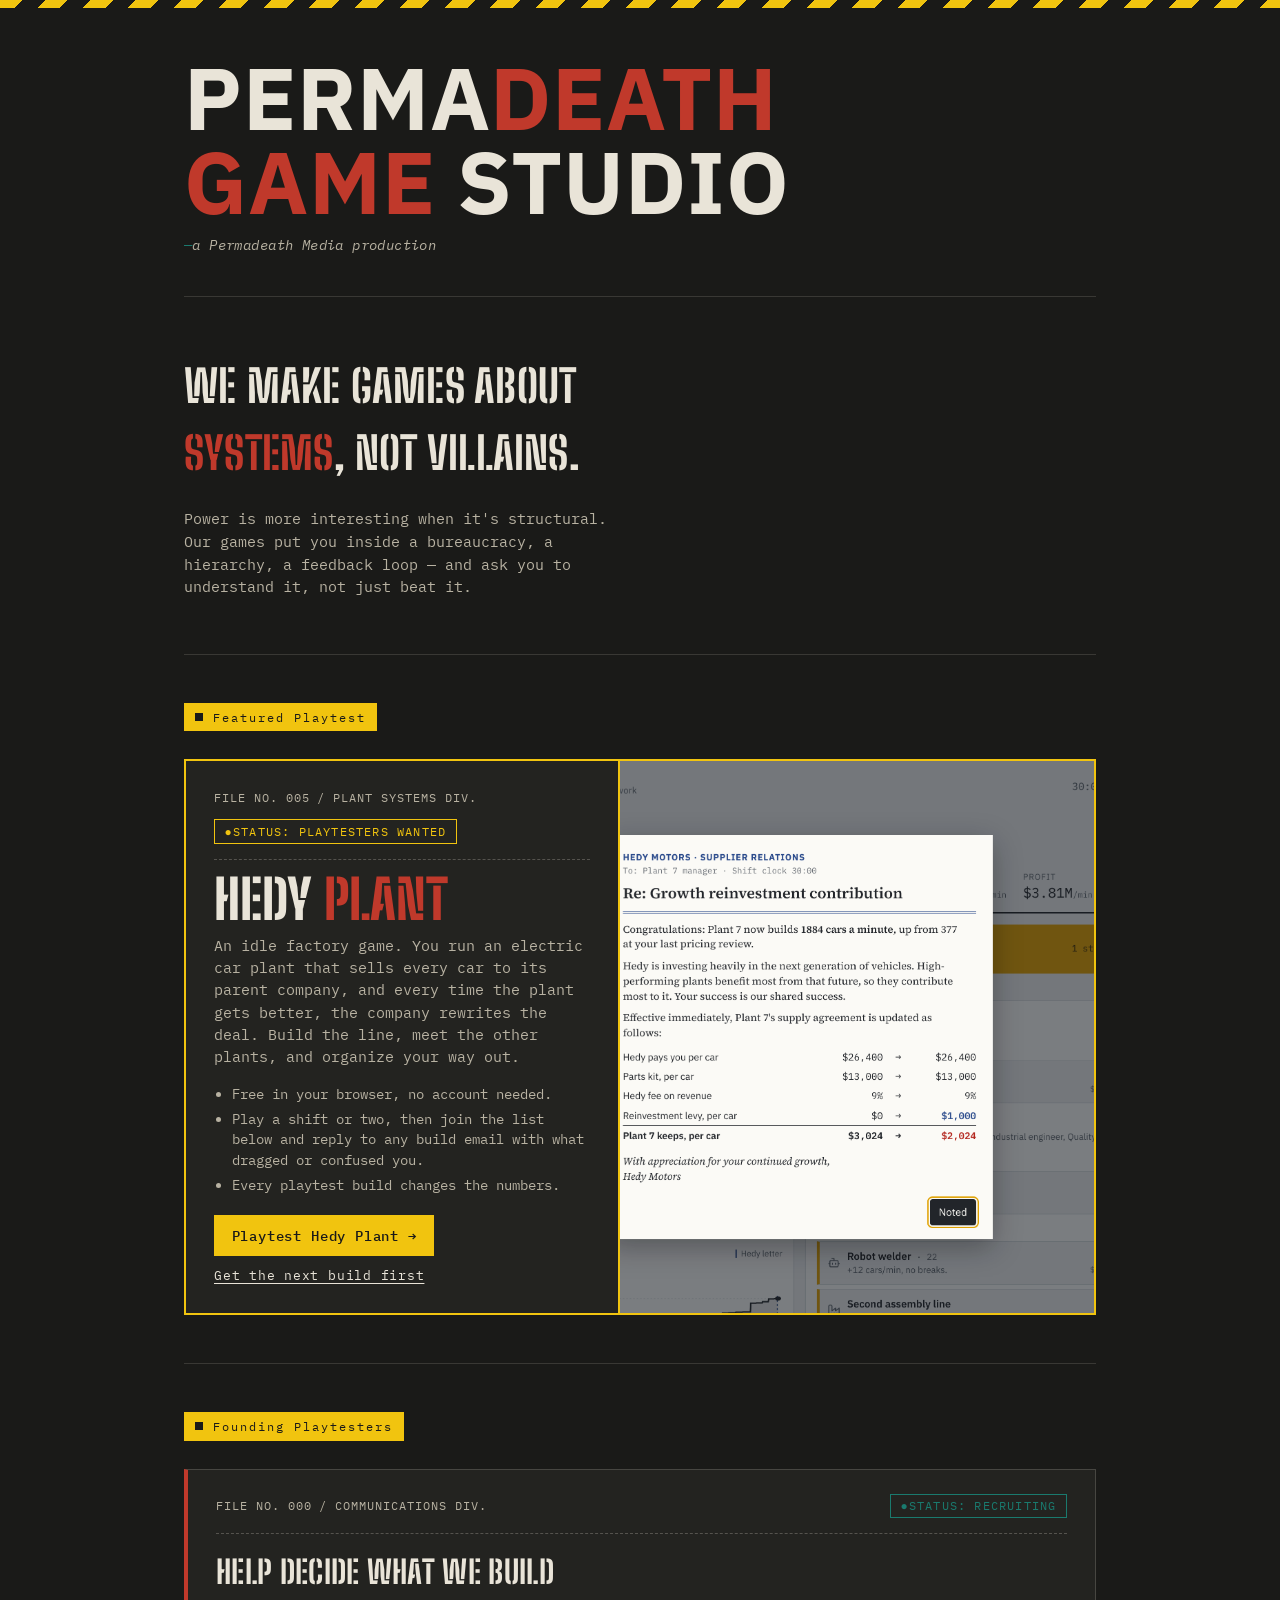
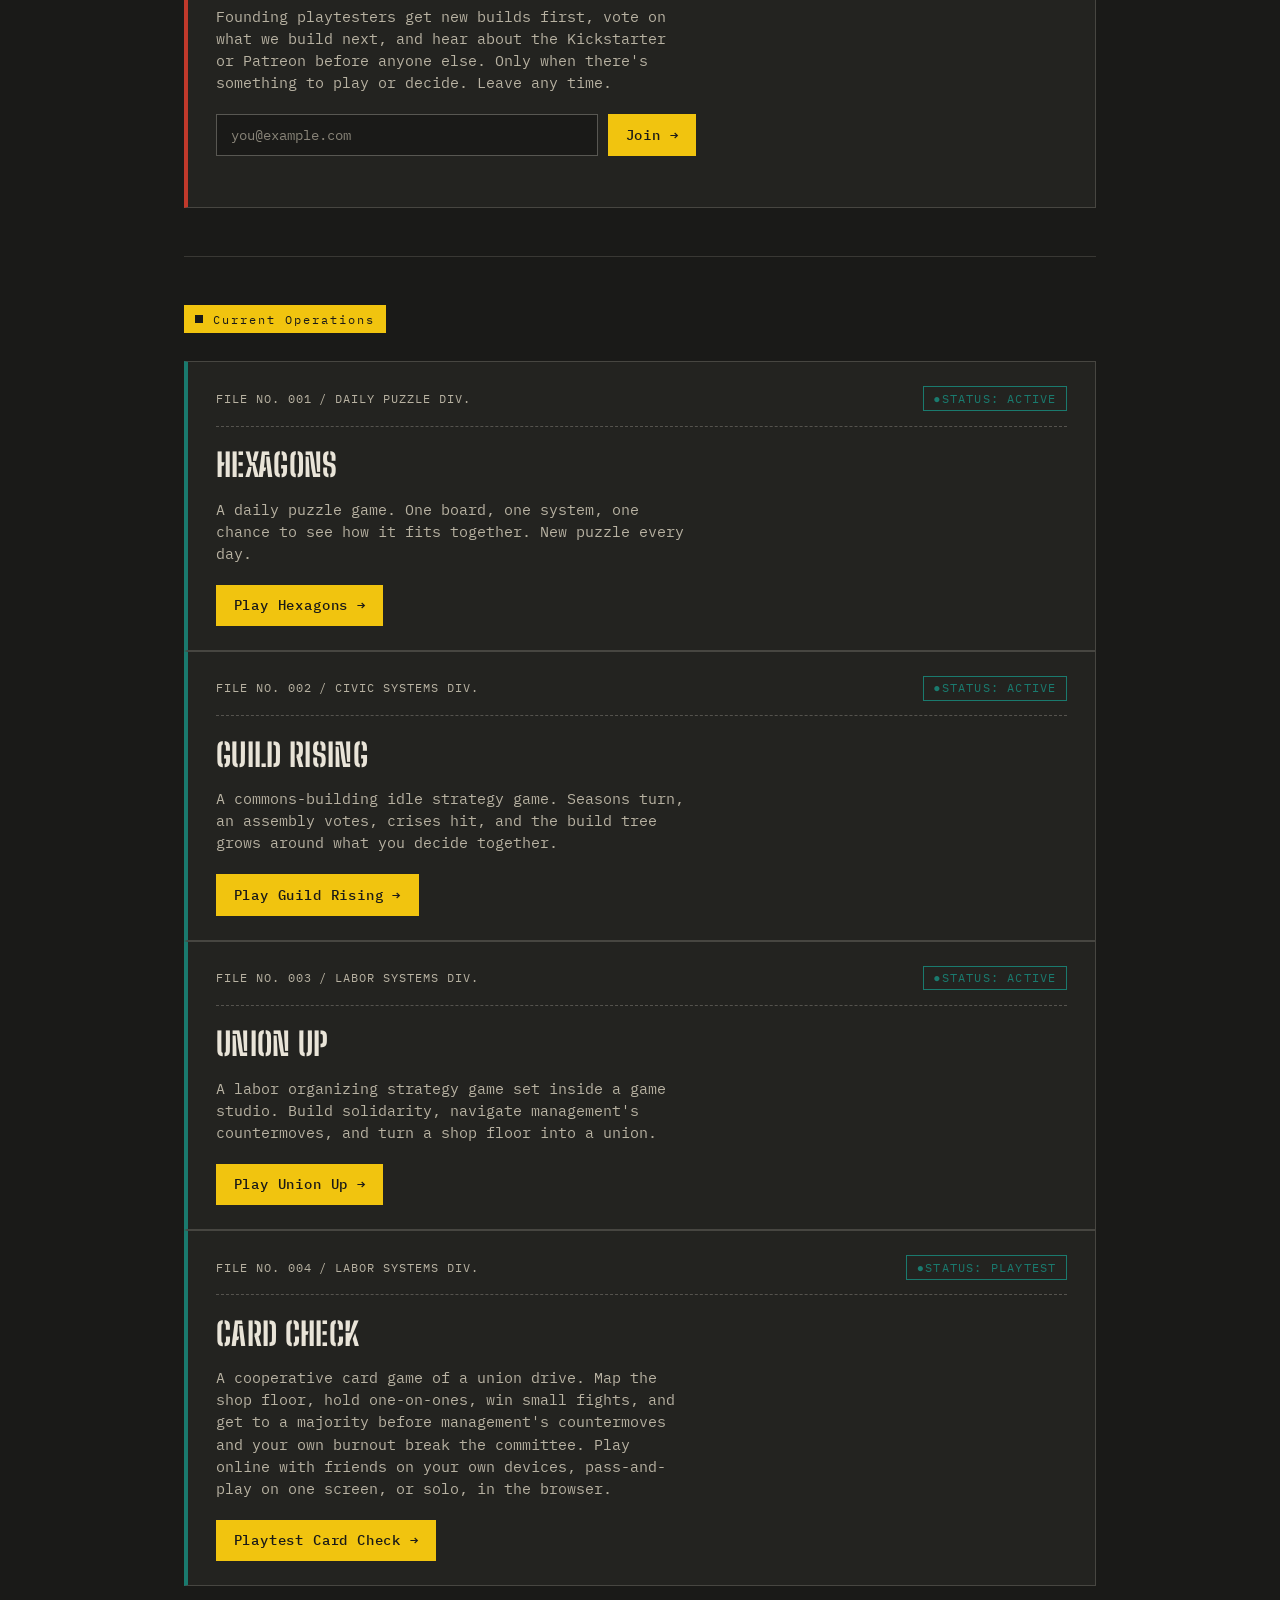
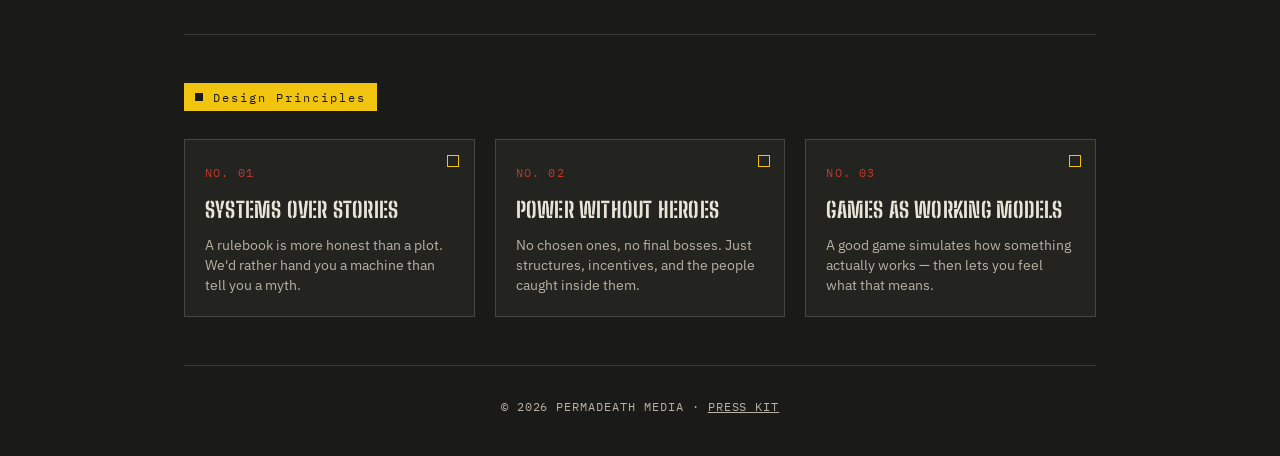
==== index.html @ 79cd95f1 "Merge pull request #12 from swyphd/hedy-featured Feature Hedy Plant as the playtest at the top of th" ====
<!DOCTYPE html>
<html lang="en">
<head>
<meta charset="UTF-8">
<meta name="viewport" content="width=device-width, initial-scale=1.0">
<title>Permadeath Media — Game Studio</title>
<link rel="preconnect" href="https://fonts.googleapis.com">
<link rel="preconnect" href="https://fonts.gstatic.com" crossorigin>
<link href="https://fonts.googleapis.com/css2?family=Big+Shoulders+Stencil:wght@600;700;800&family=IBM+Plex+Mono:wght@400;500;600&family=IBM+Plex+Sans:wght@400;500&display=swap" rel="stylesheet">
<style>
  :root {
    --soot: #1A1A18;
    --soot-2: #232320;
    --oxide: #C0392B;
    --yellow: #F1C40F;
    --teal: #1A7A6E;
    --paper: #E9E4D8;
    --paper-dim: #B8B2A2;
  }

  * {
    margin: 0;
    padding: 0;
    box-sizing: border-box;
  }

  html {
    scroll-behavior: smooth;
  }

  body {
    background: var(--soot);
    color: var(--paper);
    font-family: "IBM Plex Sans", sans-serif;
    line-height: 1.5;
  }

  .stencil {
    font-family: "Big Shoulders Stencil", sans-serif;
    text-transform: uppercase;
  }

  .mono {
    font-family: "IBM Plex Mono", monospace;
  }

  .hazard-rule {
    height: 8px;
    background: repeating-linear-gradient(
      135deg,
      var(--yellow) 0 16px,
      var(--soot) 16px 32px
    );
  }

  .wrap {
    max-width: 960px;
    margin: 0 auto;
    padding: 0 1.5rem;
  }

  /* Header */
  header {
    padding: 3rem 0 2.5rem;
    border-bottom: 1px solid rgba(233, 228, 216, 0.15);
  }

  .wordmark {
    font-size: clamp(2.75rem, 9vw, 5.5rem);
    font-weight: 800;
    letter-spacing: 0.01em;
    color: var(--paper);
    line-height: 0.95;
  }

  .wordmark .hit {
    color: var(--oxide);
  }

  .subline {
    margin-top: 0.75rem;
    font-size: 0.85rem;
    letter-spacing: 0.03em;
    color: var(--paper-dim);
    font-style: italic;
  }

  .subline::before {
    content: "\2014 ";
    font-style: normal;
    color: var(--teal);
  }

  /* Hero */
  .hero {
    padding: 3.5rem 0;
  }

  .hero h1 {
    font-size: clamp(1.8rem, 4.5vw, 2.8rem);
    font-weight: 700;
    letter-spacing: 0.005em;
    max-width: 20ch;
    color: var(--paper);
  }

  .hero h1 .accent {
    color: var(--oxide);
  }

  .hero p {
    margin-top: 1.25rem;
    max-width: 48ch;
    font-size: 0.95rem;
    color: var(--paper-dim);
  }

  /* Section label */
  .section-label {
    display: inline-flex;
    align-items: center;
    gap: 0.6rem;
    font-size: 0.78rem;
    letter-spacing: 0.16em;
    color: var(--soot);
    background: var(--yellow);
    padding: 0.3rem 0.7rem;
    margin-bottom: 1.75rem;
  }

  .section-label::before {
    content: "";
    width: 8px;
    height: 8px;
    background: var(--soot);
    display: inline-block;
  }

  section {
    padding: 3rem 0;
    border-bottom: 1px solid rgba(233, 228, 216, 0.15);
  }

  /* Operations / file card */
  .file-card {
    background: var(--soot-2);
    border: 1px solid rgba(233, 228, 216, 0.18);
    border-left: 4px solid var(--teal);
    padding: 1.5rem 1.75rem;
  }

  .file-card-top {
    display: flex;
    flex-wrap: wrap;
    justify-content: space-between;
    align-items: baseline;
    gap: 0.75rem;
    border-bottom: 1px dashed rgba(233, 228, 216, 0.25);
    padding-bottom: 0.9rem;
    margin-bottom: 0.9rem;
  }

  .file-id {
    font-size: 0.75rem;
    color: var(--paper-dim);
    letter-spacing: 0.08em;
  }

  .status {
    font-size: 0.75rem;
    letter-spacing: 0.1em;
    color: var(--teal);
    border: 1px solid var(--teal);
    padding: 0.15rem 0.6rem;
  }

  .status::before {
    content: "\25CF ";
  }

  .file-title {
    font-family: "Big Shoulders Stencil", sans-serif;
    text-transform: uppercase;
    font-size: 2rem;
    font-weight: 700;
    color: var(--paper);
    letter-spacing: 0.01em;
  }

  .file-desc {
    margin-top: 0.6rem;
    color: var(--paper-dim);
    font-size: 0.92rem;
    max-width: 52ch;
  }

  .file-link {
    display: inline-block;
    margin-top: 1.25rem;
    font-size: 0.85rem;
    letter-spacing: 0.06em;
    color: var(--soot);
    background: var(--yellow);
    padding: 0.65rem 1.1rem;
    text-decoration: none;
    font-weight: 500;
    transition: background 0.15s ease;
  }

  .file-link:hover {
    background: var(--paper);
  }

  .file-link::after {
    content: " \2192";
  }

  /* Design principles */
  .principles {
    display: grid;
    grid-template-columns: repeat(auto-fit, minmax(230px, 1fr));
    gap: 1.25rem;
  }

  .principle {
    position: relative;
    border: 1px solid rgba(233, 228, 216, 0.18);
    padding: 1.5rem 1.25rem 1.25rem;
    background: var(--soot-2);
  }

  .principle-num {
    font-family: "IBM Plex Mono", monospace;
    font-size: 0.75rem;
    color: var(--oxide);
    letter-spacing: 0.1em;
    display: block;
    margin-bottom: 0.75rem;
  }

  .principle h2 {
    font-family: "Big Shoulders Stencil", sans-serif;
    text-transform: uppercase;
    font-size: 1.35rem;
    font-weight: 700;
    color: var(--paper);
    margin-bottom: 0.5rem;
    letter-spacing: 0.01em;
  }

  .principle p {
    font-size: 0.85rem;
    color: var(--paper-dim);
  }

  .principle::before {
    content: "";
    position: absolute;
    top: 0.9rem;
    right: 0.9rem;
    width: 10px;
    height: 10px;
    border: 1px solid var(--yellow);
  }

  /* Mailing list */
  .signup-card {
    border-left-color: var(--oxide);
  }

  .signup-form {
    display: flex;
    flex-wrap: wrap;
    gap: 0.6rem;
    margin-top: 1.25rem;
    max-width: 480px;
  }

  .signup-form input[type="email"] {
    flex: 1 1 220px;
    min-width: 0;
    font-family: "IBM Plex Mono", monospace;
    font-size: 0.9rem;
    color: var(--paper);
    background: var(--soot);
    border: 1px solid rgba(233, 228, 216, 0.3);
    padding: 0.65rem 0.9rem;
    border-radius: 0;
  }

  .signup-form input[type="email"]::placeholder {
    color: var(--paper-dim);
    opacity: 0.7;
  }

  .signup-form input[type="email"]:focus {
    outline: 2px solid var(--yellow);
    outline-offset: 1px;
    border-color: var(--yellow);
  }

  .signup-btn {
    font-family: "IBM Plex Mono", monospace;
    font-size: 0.85rem;
    letter-spacing: 0.06em;
    font-weight: 500;
    color: var(--soot);
    background: var(--yellow);
    border: 0;
    padding: 0.65rem 1.1rem;
    cursor: pointer;
    transition: background 0.15s ease;
  }

  .signup-btn:hover,
  .signup-btn:focus-visible {
    background: var(--paper);
  }

  .signup-btn:disabled {
    opacity: 0.6;
    cursor: wait;
  }

  .signup-btn::after {
    content: " \2192";
  }

  .signup-hp {
    position: absolute;
    left: -9999px;
    width: 1px;
    height: 1px;
    opacity: 0;
  }

  .signup-msg {
    margin-top: 0.75rem;
    font-size: 0.8rem;
    letter-spacing: 0.04em;
    color: var(--paper-dim);
    min-height: 1.2em;
  }

  .signup-msg.ok {
    color: var(--yellow);
  }

  .signup-msg.err {
    color: var(--oxide);
  }

  .sr-only {
    position: absolute;
    width: 1px;
    height: 1px;
    overflow: hidden;
    clip: rect(0 0 0 0);
    white-space: nowrap;
  }

  /* Footer */
  footer {
    padding: 2rem 0 2.5rem;
    text-align: center;
  }

  footer p {
    font-size: 0.75rem;
    letter-spacing: 0.08em;
    color: var(--paper-dim);
  }

  /* Featured playtest */
  .featured-card {
    border: 2px solid var(--yellow);
    background: var(--soot-2);
    display: grid;
    grid-template-columns: minmax(0, 1fr) minmax(0, 1.1fr);
  }

  .featured-body { padding: 1.75rem; }

  .featured-card .status {
    color: var(--yellow);
    border-color: var(--yellow);
  }

  .featured-title {
    font-family: "Big Shoulders Stencil", sans-serif;
    text-transform: uppercase;
    font-size: clamp(2.4rem, 6vw, 3.4rem);
    font-weight: 800;
    line-height: 0.95;
    color: var(--paper);
  }

  .featured-title .hit { color: var(--oxide); }

  .featured-asks {
    margin: 1rem 0 0 1.1rem;
    font-size: 0.85rem;
    color: var(--paper-dim);
  }

  .featured-asks li { margin-bottom: 0.3rem; }

  .featured-actions { display: flex; flex-wrap: wrap; gap: 0.6rem; align-items: center; margin-top: 1.25rem; }

  .featured-actions .file-link { margin-top: 0; }

  .featured-actions .ghost-link {
    font-size: 0.8rem;
    letter-spacing: 0.06em;
    color: var(--paper);
    text-decoration: underline;
    text-underline-offset: 3px;
  }

  .featured-shot {
    display: block;
    background: #E8EBEE;
    overflow: hidden;
    border-left: 2px solid var(--yellow);
  }

  .featured-shot img {
    display: block;
    width: 100%;
    height: 100%;
    object-fit: cover;
    object-position: 64% 30%;
  }

  @media (max-width: 720px) {
    .featured-card { grid-template-columns: 1fr; }
    .featured-shot { border-left: 0; border-top: 2px solid var(--yellow); aspect-ratio: 16 / 10; }
  }

  @media (max-width: 480px) {
    .file-card-top {
      flex-direction: column;
      align-items: flex-start;
    }
  }
</style>
</head>
<body>

  <div class="hazard-rule"></div>

  <div class="wrap">
    <header>
      <div class="wordmark">PERMA<span class="hit">DEATH</span><br><span class="hit">GAME</span> STUDIO</div>
      <p class="subline mono">a Permadeath Media production</p>
    </header>

    <section class="hero">
      <h1 class="stencil">We make games about <span class="accent">systems</span>, not villains.</h1>
      <p class="mono">
        Power is more interesting when it's structural. Our games put you inside
        a bureaucracy, a hierarchy, a feedback loop — and ask you to understand
        it, not just beat it.
      </p>
    </section>

    <section id="featured">
      <span class="section-label mono">Featured Playtest</span>

      <div class="featured-card">
        <div class="featured-body">
          <div class="file-card-top">
            <span class="file-id mono">FILE NO. 005 / PLANT SYSTEMS DIV.</span>
            <span class="status mono">STATUS: PLAYTESTERS WANTED</span>
          </div>
          <div class="featured-title">Hedy <span class="hit">Plant</span></div>
          <p class="file-desc mono">
            An idle factory game. You run an electric car plant that sells
            every car to its parent company, and every time the plant gets
            better, the company rewrites the deal. Build the line, meet the
            other plants, and organize your way out.
          </p>
          <ul class="featured-asks mono">
            <li>Free in your browser, no account needed.</li>
            <li>Play a shift or two, then join the list below and reply to any build email with what dragged or confused you.</li>
            <li>Every playtest build changes the numbers.</li>
          </ul>
          <div class="featured-actions">
            <a class="file-link mono" href="/hedy-plant/?ref=home-featured">Playtest Hedy Plant</a>
            <a class="ghost-link mono" href="#dispatches">Get the next build first</a>
          </div>
        </div>
        <a class="featured-shot" href="/hedy-plant/?ref=home-featured" tabindex="-1" aria-hidden="true">
          <img src="/press/hedy-plant/01-hedy-letter.png" alt="" loading="lazy" width="2560" height="1600">
        </a>
      </div>
    </section>

    <section id="dispatches">
      <span class="section-label mono">Founding Playtesters</span>

      <div class="file-card signup-card">
        <div class="file-card-top">
          <span class="file-id mono">FILE NO. 000 / COMMUNICATIONS DIV.</span>
          <span class="status mono">STATUS: RECRUITING</span>
        </div>
        <div class="file-title">Help decide what we build</div>
        <p class="file-desc mono">
          Founding playtesters get new builds first, vote on what we build
          next, and hear about the Kickstarter or Patreon before anyone else.
          Only when there's something to play or decide. Leave any time.
        </p>
        <form class="signup-form" id="signup-form" novalidate>
          <label class="sr-only" for="signup-email">Email address</label>
          <input id="signup-email" name="email" type="email" inputmode="email"
                 autocomplete="email" placeholder="you@example.com" required>
          <input class="signup-hp" name="website" type="text" tabindex="-1"
                 autocomplete="off" aria-hidden="true">
          <button class="signup-btn" type="submit">Join</button>
        </form>
        <p class="signup-msg mono" id="signup-msg" role="status" aria-live="polite"></p>
      </div>
    </section>

    <section id="operations">
      <span class="section-label mono">Current Operations</span>

      <div class="file-card">
        <div class="file-card-top">
          <span class="file-id mono">FILE NO. 001 / DAILY PUZZLE DIV.</span>
          <span class="status mono">STATUS: ACTIVE</span>
        </div>
        <div class="file-title">Hexagons</div>
        <p class="file-desc mono">
          A daily puzzle game. One board, one system, one chance to see how
          it fits together. New puzzle every day.
        </p>
        <a class="file-link mono" href="/hexagons/">Play Hexagons</a>
      </div>

      <div class="file-card">
        <div class="file-card-top">
          <span class="file-id mono">FILE NO. 002 / CIVIC SYSTEMS DIV.</span>
          <span class="status mono">STATUS: ACTIVE</span>
        </div>
        <div class="file-title">Guild Rising</div>
        <p class="file-desc mono">
          A commons-building idle strategy game. Seasons turn, an assembly
          votes, crises hit, and the build tree grows around what you decide
          together.
        </p>
        <a class="file-link mono" href="/guild-rising/">Play Guild Rising</a>
      </div>

      <div class="file-card">
        <div class="file-card-top">
          <span class="file-id mono">FILE NO. 003 / LABOR SYSTEMS DIV.</span>
          <span class="status mono">STATUS: ACTIVE</span>
        </div>
        <div class="file-title">Union Up</div>
        <p class="file-desc mono">
          A labor organizing strategy game set inside a game studio. Build
          solidarity, navigate management's countermoves, and turn a shop
          floor into a union.
        </p>
        <a class="file-link mono" href="/union-up/">Play Union Up</a>
      </div>

      <div class="file-card">
        <div class="file-card-top">
          <span class="file-id mono">FILE NO. 004 / LABOR SYSTEMS DIV.</span>
          <span class="status mono">STATUS: PLAYTEST</span>
        </div>
        <div class="file-title">Card Check</div>
        <p class="file-desc mono">
          A cooperative card game of a union drive. Map the shop floor, hold
          one-on-ones, win small fights, and get to a majority before
          management's countermoves and your own burnout break the committee.
          Play online with friends on your own devices, pass-and-play on one screen, or solo, in the browser.
        </p>
        <a class="file-link mono" href="/card-check/">Playtest Card Check</a>
      </div>
    </section>

    <section id="principles">
      <span class="section-label mono">Design Principles</span>

      <div class="principles">
        <div class="principle">
          <span class="principle-num">NO. 01</span>
          <h2>Systems over stories</h2>
          <p>A rulebook is more honest than a plot. We'd rather hand you a
          machine than tell you a myth.</p>
        </div>
        <div class="principle">
          <span class="principle-num">NO. 02</span>
          <h2>Power without heroes</h2>
          <p>No chosen ones, no final bosses. Just structures, incentives,
          and the people caught inside them.</p>
        </div>
        <div class="principle">
          <span class="principle-num">NO. 03</span>
          <h2>Games as working models</h2>
          <p>A good game simulates how something actually works — then lets
          you feel what that means.</p>
        </div>
      </div>
    </section>

    <footer>
      <p class="mono">© 2026 PERMADEATH MEDIA · <a href="/press/" style="color:inherit">PRESS KIT</a></p>
    </footer>
  </div>

  <script>
    // Mailing list: /api/subscribe adds the address to Buttondown (which
    // sends the welcome email) and keeps a backup row in Supabase. See README.md.
    (function () {
      const SIGNUP_URL = '/api/subscribe';
      const SOURCE = 'site';
      const EMAIL_RE = /^[^@\s]+@[^@\s]+\.[^@\s]+$/;

      async function subscribe(email) {
        const res = await fetch(SIGNUP_URL, {
          method: 'POST',
          headers: { 'Content-Type': 'application/json' },
          body: JSON.stringify({ email, source: SOURCE, tag: 'founding' }),
        });
        if (res.ok) return;
        throw new Error('HTTP ' + res.status);
      }

      const form = document.getElementById('signup-form');
      const input = document.getElementById('signup-email');
      const button = form.querySelector('button');
      const msg = document.getElementById('signup-msg');

      function say(text, cls) {
        msg.textContent = text;
        msg.className = 'signup-msg mono' + (cls ? ' ' + cls : '');
      }

      form.addEventListener('submit', async function (e) {
        e.preventDefault();
        const email = input.value.trim().toLowerCase();
        if (!EMAIL_RE.test(email)) {
          say('That doesn\'t look like an email address.', 'err');
          input.focus();
          return;
        }
        if (form.elements.website.value) { // honeypot: bots fill this, people can't
          say('You\'re on the list.', 'ok');
          return;
        }
        button.disabled = true;
        say('Filing\u2026');
        try {
          await subscribe(email);
          say('You\'re a founding playtester. Next build goes to ' + email + '.', 'ok');
          form.reset();
        } catch (err) {
          say('Something went wrong. Try again in a minute.', 'err');
        } finally {
          button.disabled = false;
        }
      });
    })();
  </script>

</body>
</html>
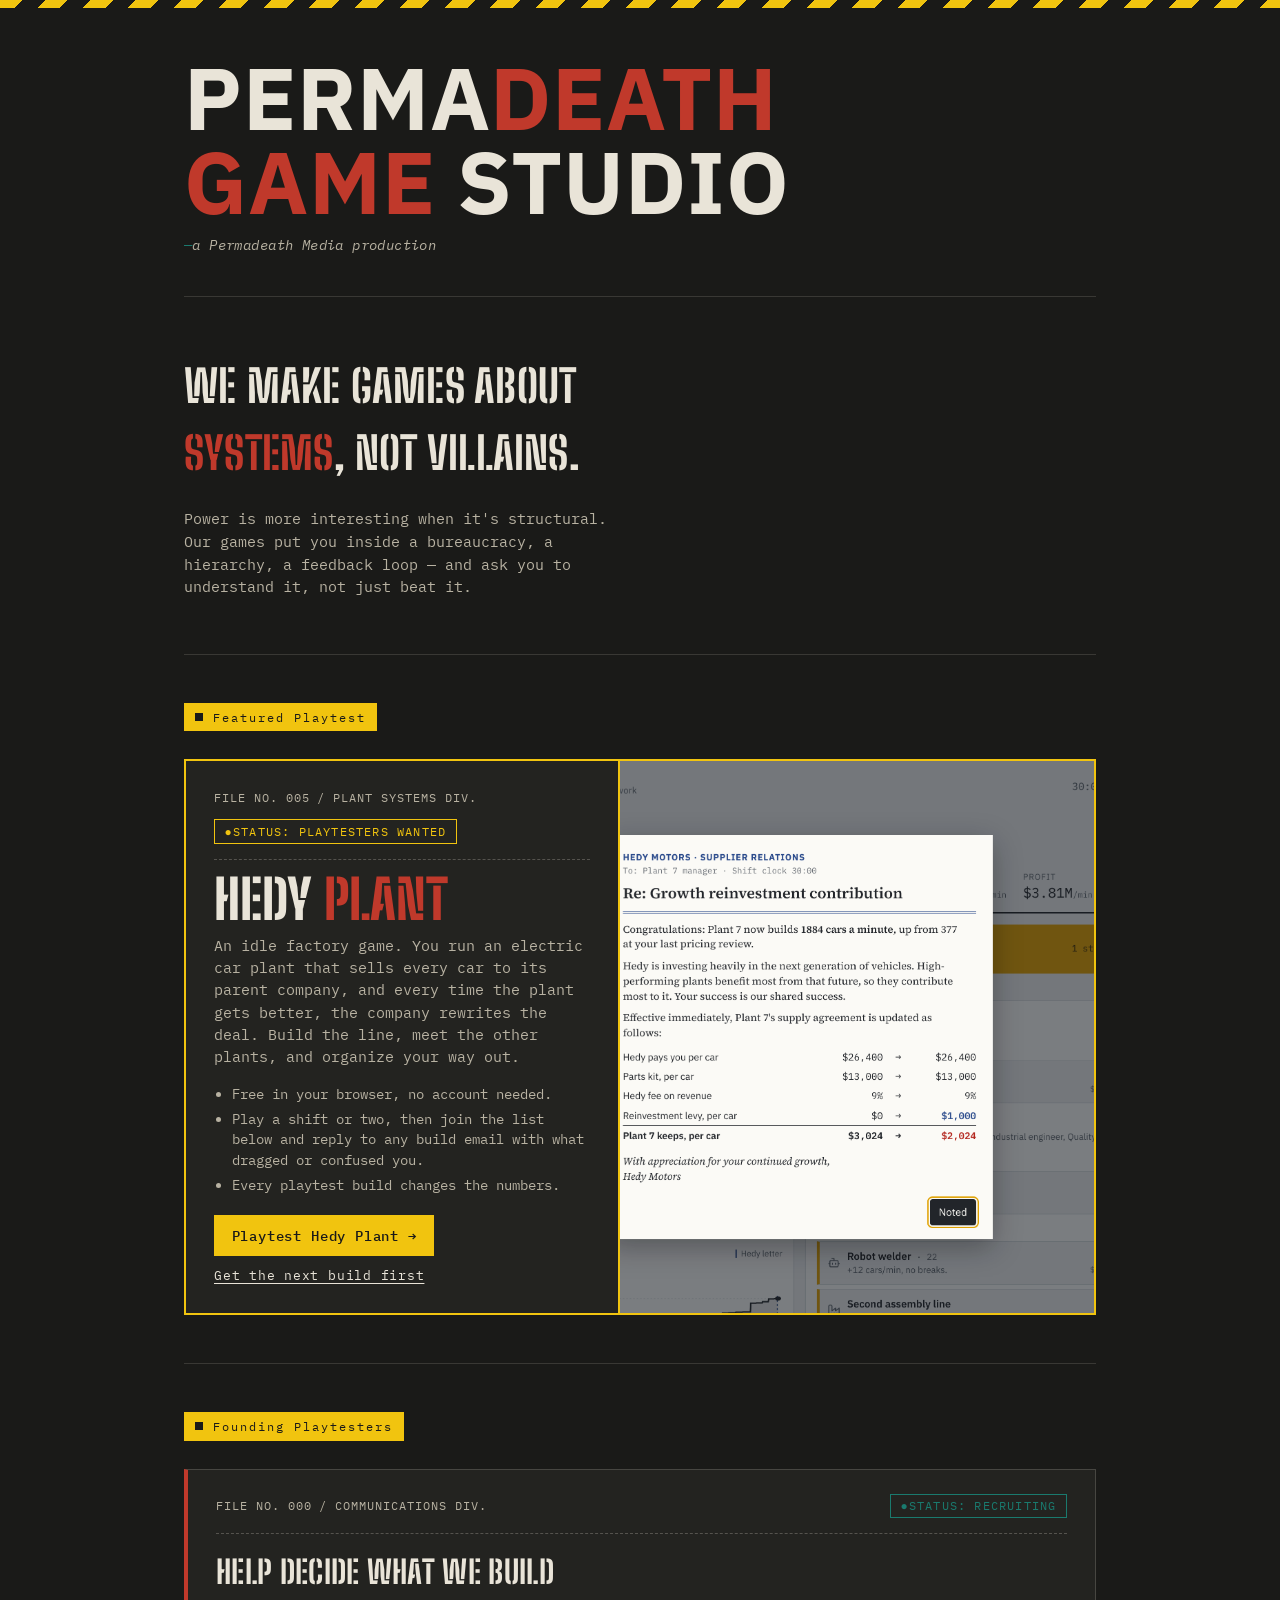
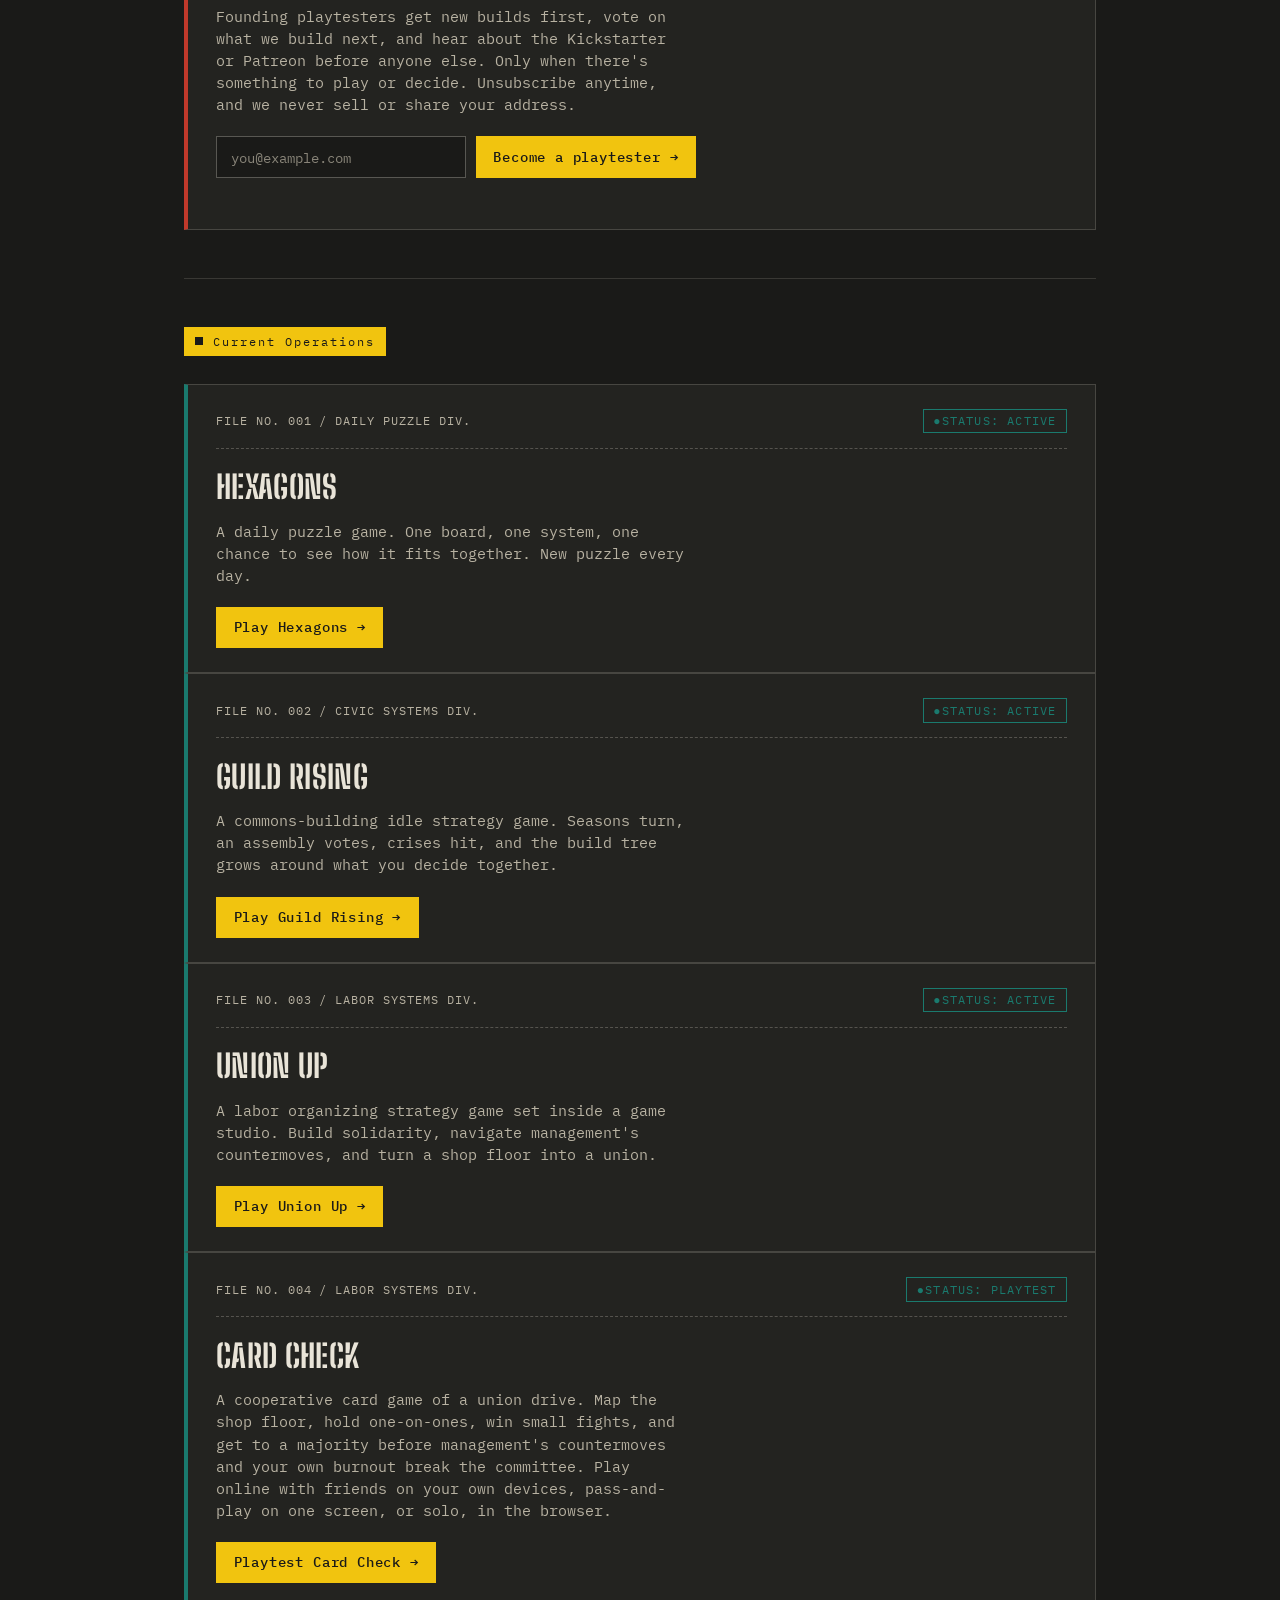
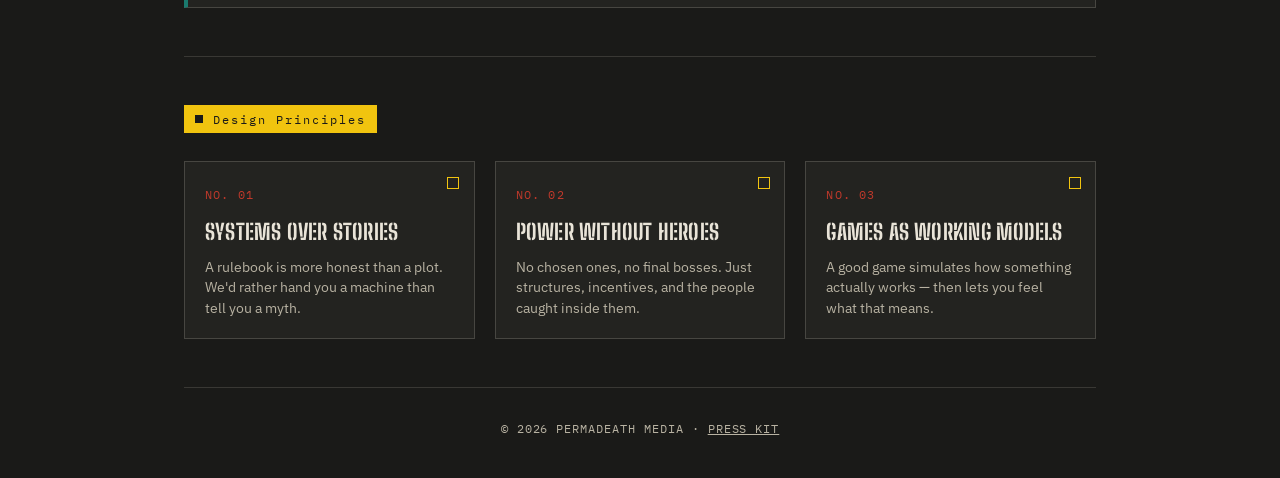
==== commit a1c8ef2c: "Signup copy: say what you get, how often, and how to leave Same promise on every form (early builds," ====
--- a/index.html
+++ b/index.html
@@ -508,7 +508,8 @@
         <p class="file-desc mono">
           Founding playtesters get new builds first, vote on what we build
           next, and hear about the Kickstarter or Patreon before anyone else.
-          Only when there's something to play or decide. Leave any time.
+          Only when there's something to play or decide. Unsubscribe anytime,
+          and we never sell or share your address.
         </p>
         <form class="signup-form" id="signup-form" novalidate>
           <label class="sr-only" for="signup-email">Email address</label>
@@ -516,7 +517,7 @@
                  autocomplete="email" placeholder="you@example.com" required>
           <input class="signup-hp" name="website" type="text" tabindex="-1"
                  autocomplete="off" aria-hidden="true">
-          <button class="signup-btn" type="submit">Join</button>
+          <button class="signup-btn" type="submit">Become a playtester</button>
         </form>
         <p class="signup-msg mono" id="signup-msg" role="status" aria-live="polite"></p>
       </div>
@@ -656,7 +657,7 @@
         say('Filing\u2026');
         try {
           await subscribe(email);
-          say('You\'re a founding playtester. Next build goes to ' + email + '.', 'ok');
+          say('You\'re a founding playtester. Check ' + email + ' for a note from us; if it asks you to confirm, one click finishes it.', 'ok');
           form.reset();
         } catch (err) {
           say('Something went wrong. Try again in a minute.', 'err');
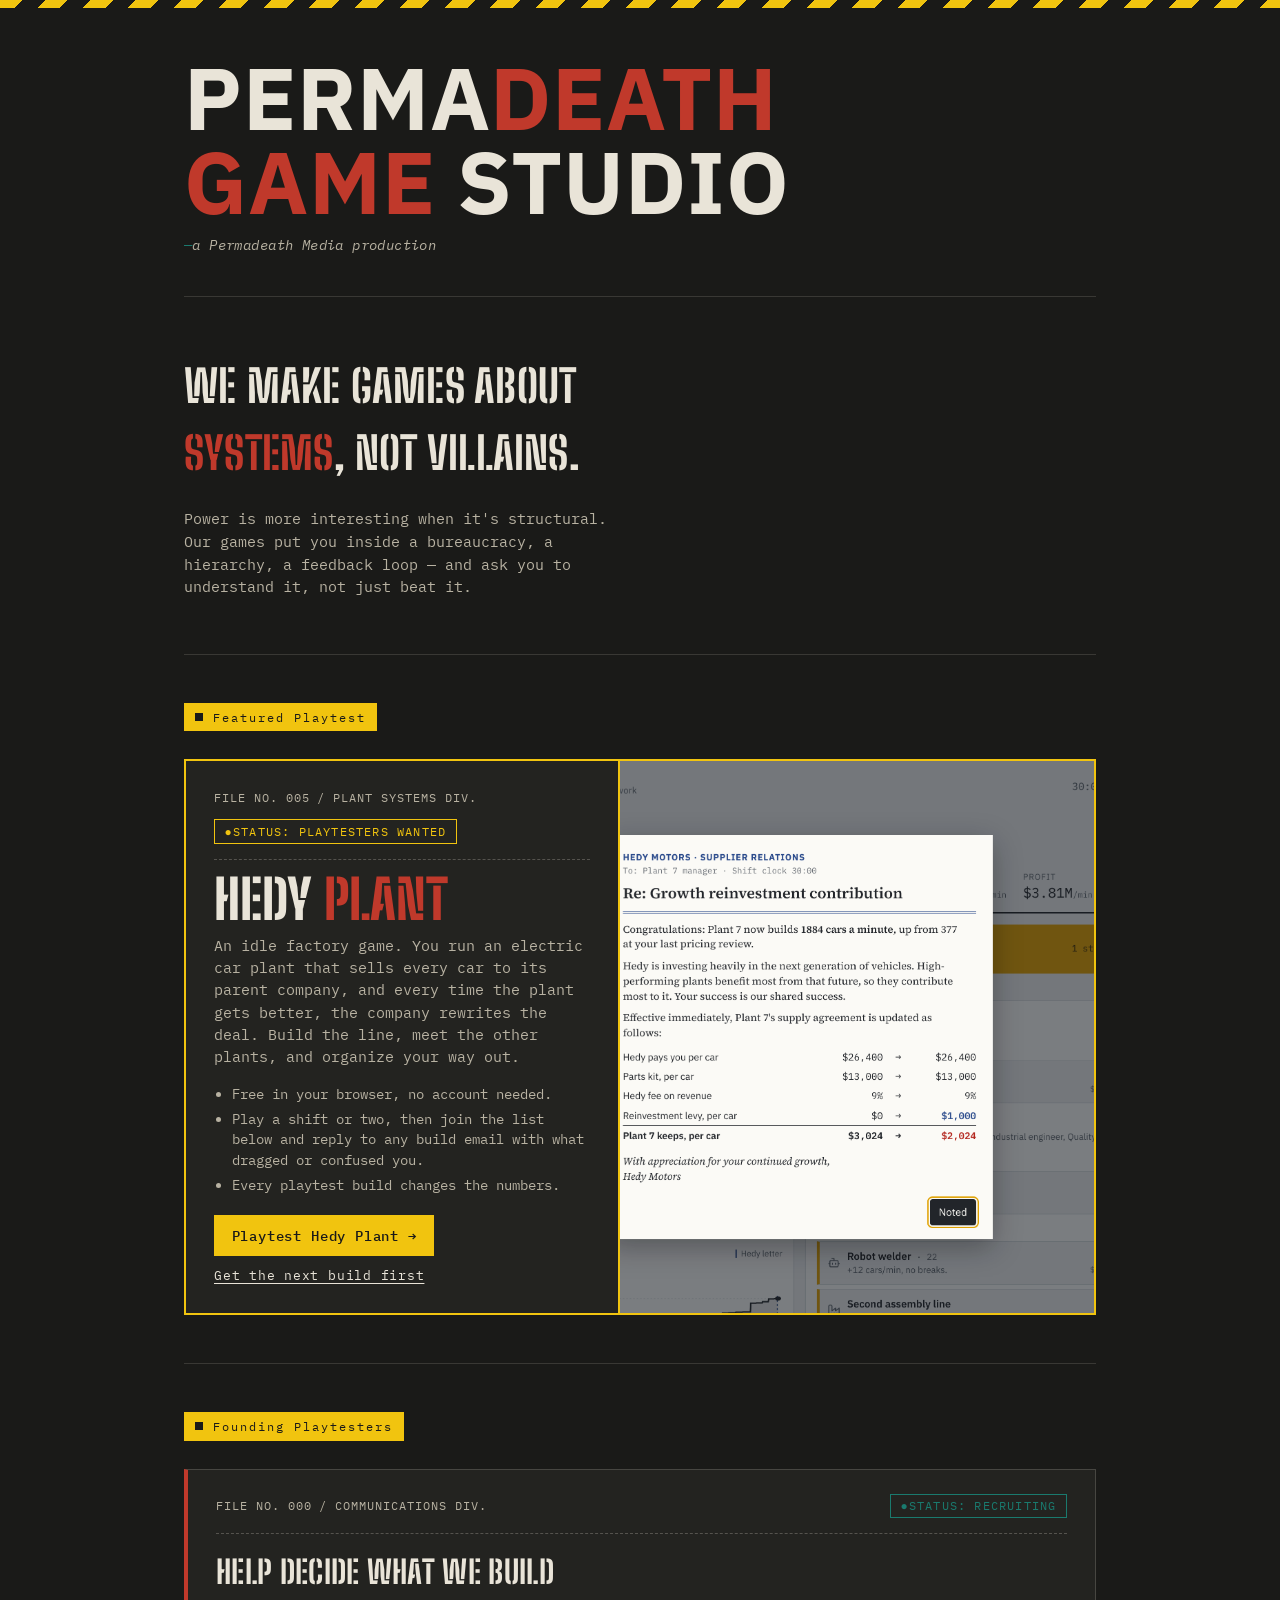
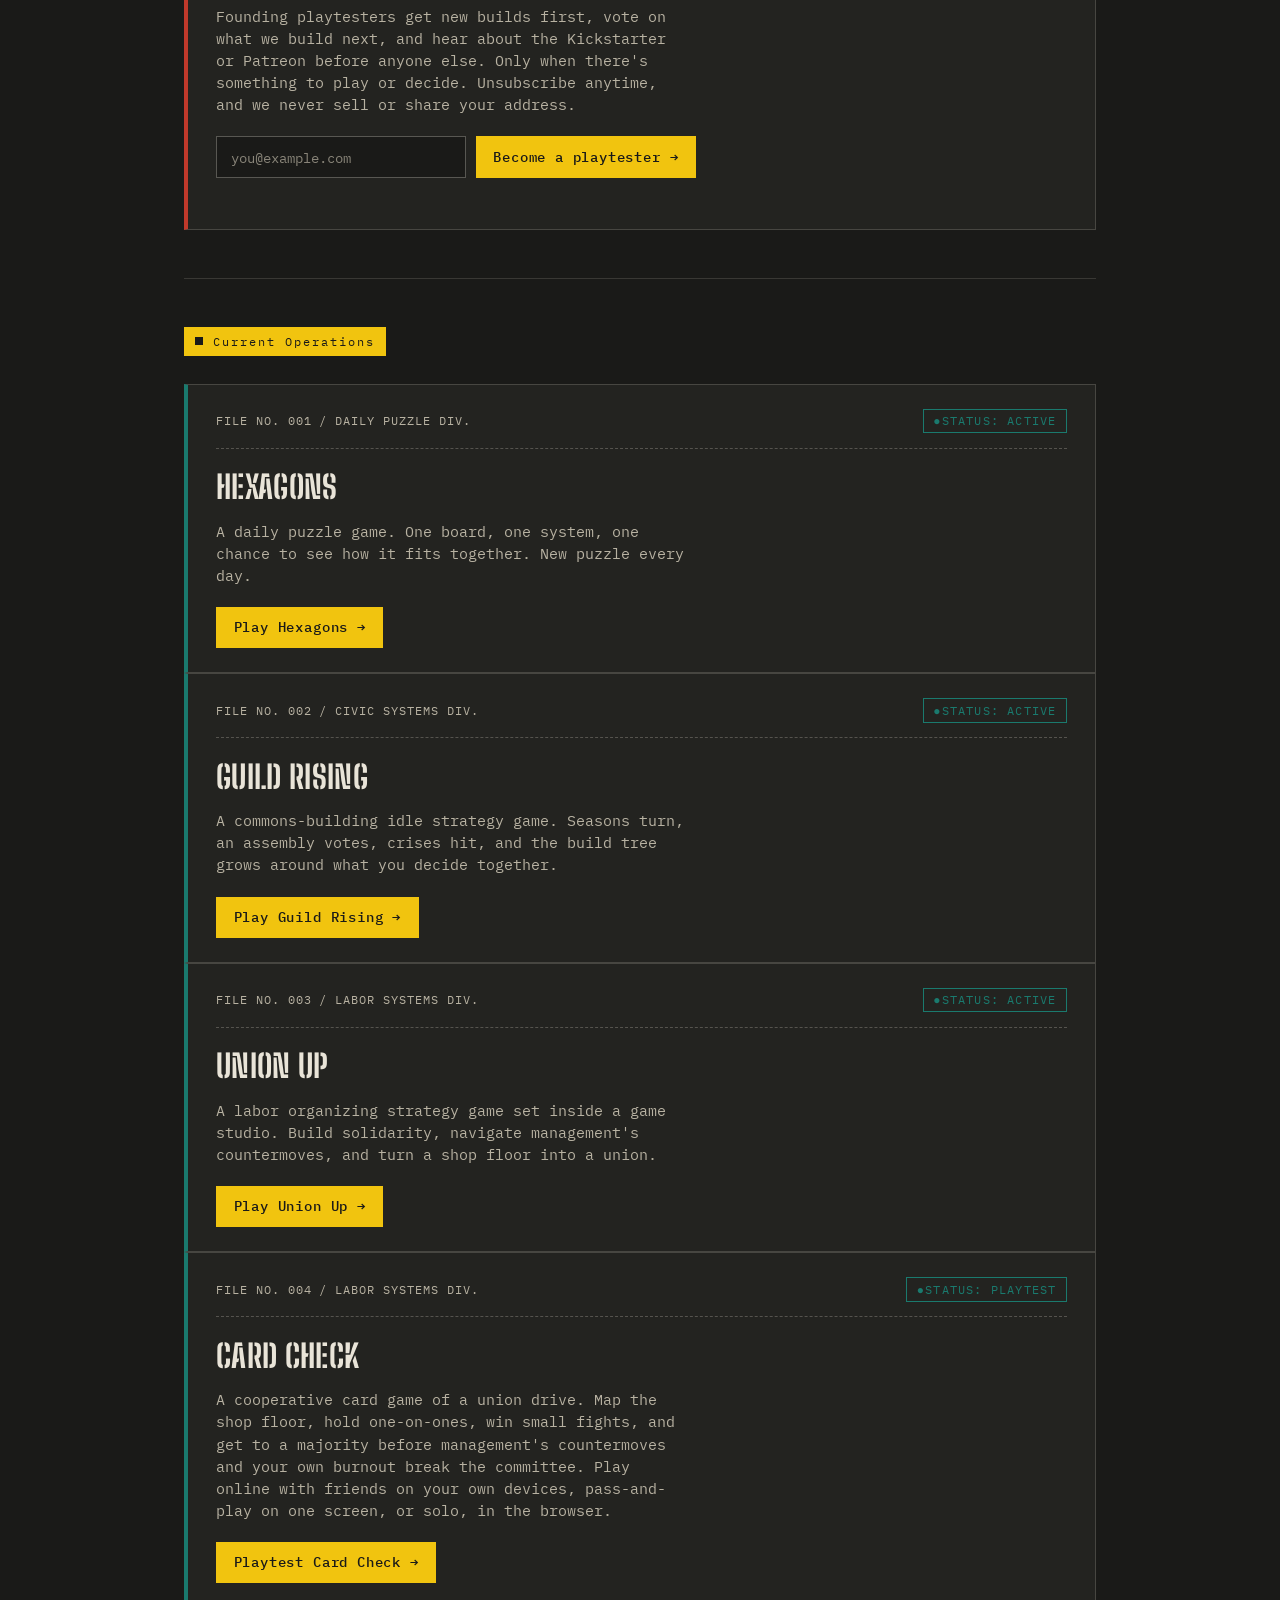
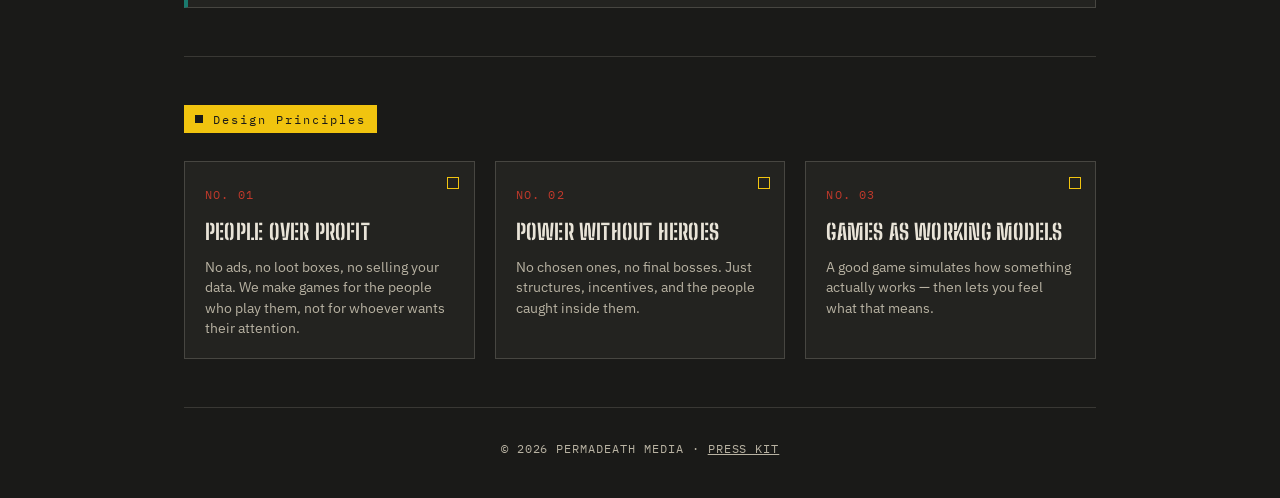
==== commit 45a2a9f3: "Homepage: replace 'Systems over stories' with 'People over profit' Co-Authored-By: Claude Opus 5.5 (" ====
--- a/index.html
+++ b/index.html
@@ -589,9 +589,9 @@
       <div class="principles">
         <div class="principle">
           <span class="principle-num">NO. 01</span>
-          <h2>Systems over stories</h2>
-          <p>A rulebook is more honest than a plot. We'd rather hand you a
-          machine than tell you a myth.</p>
+          <h2>People over profit</h2>
+          <p>No ads, no loot boxes, no selling your data. We make games for
+          the people who play them, not for whoever wants their attention.</p>
         </div>
         <div class="principle">
           <span class="principle-num">NO. 02</span>
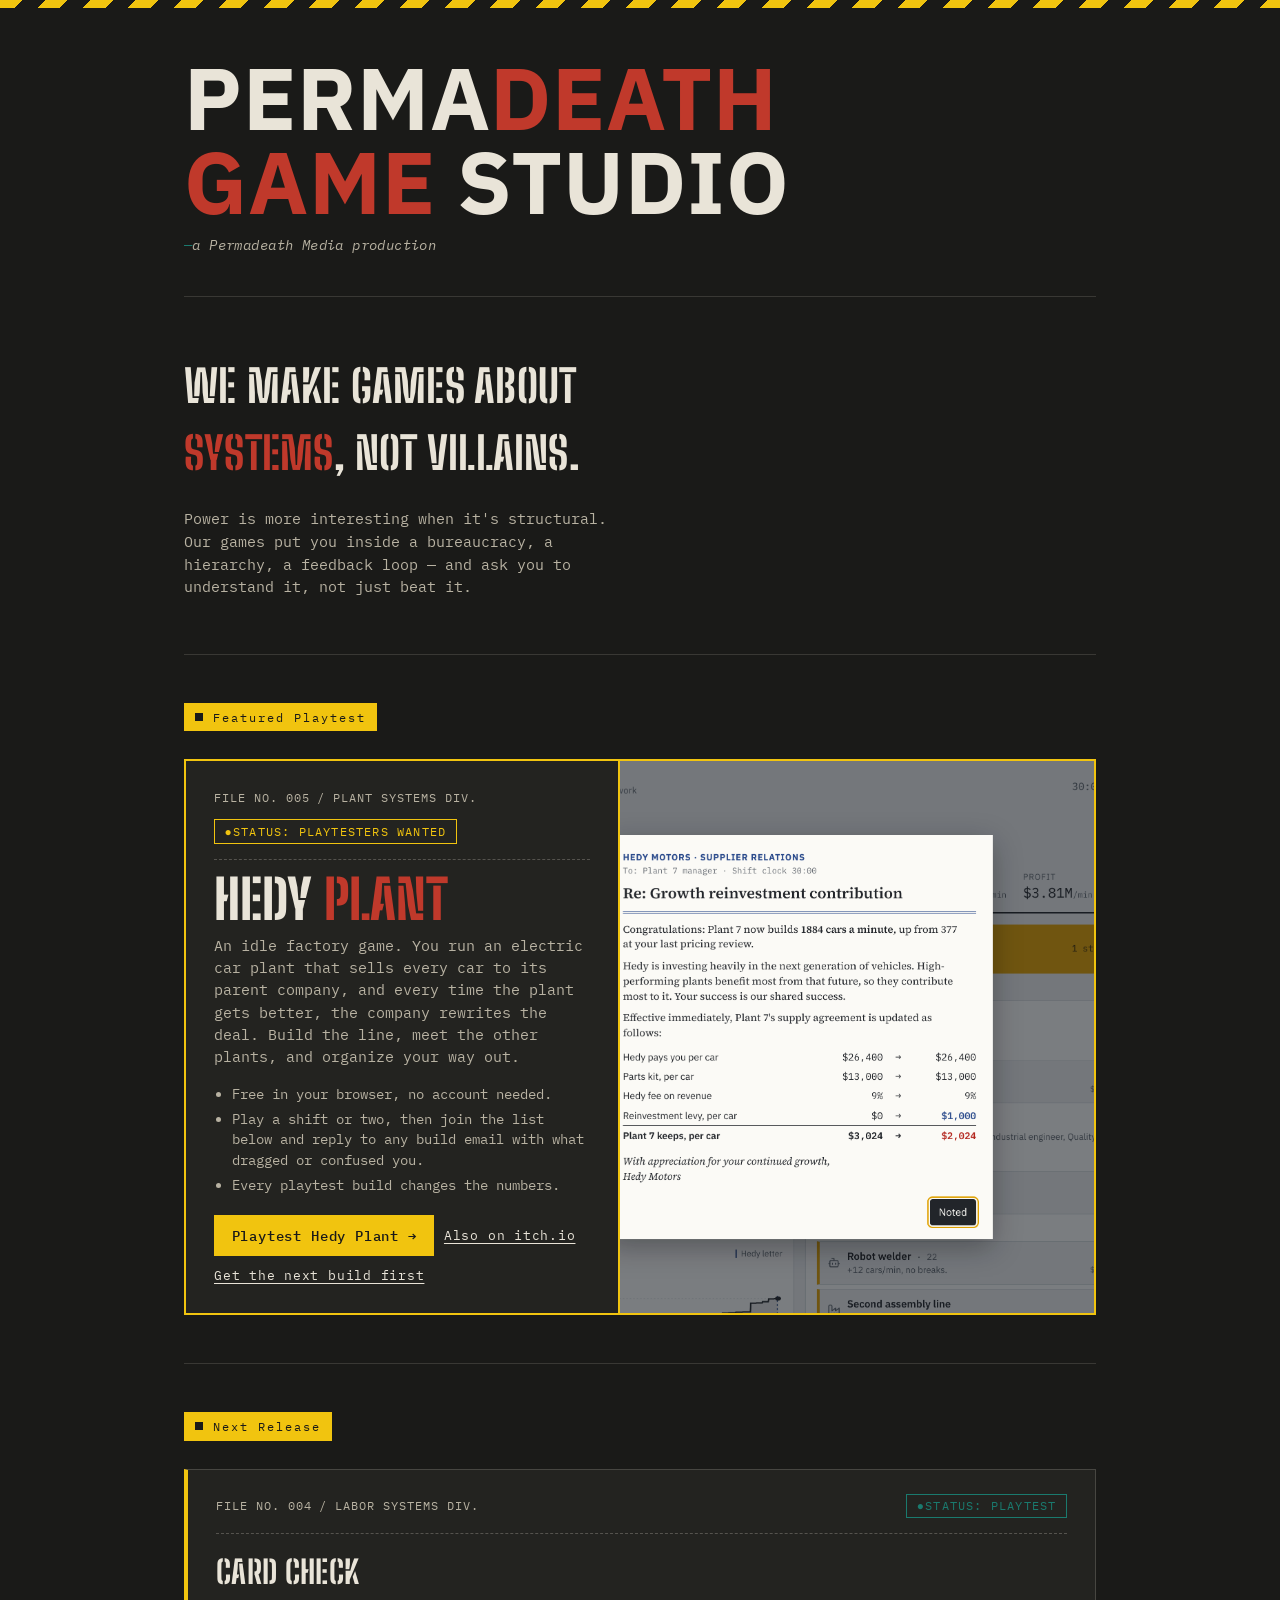
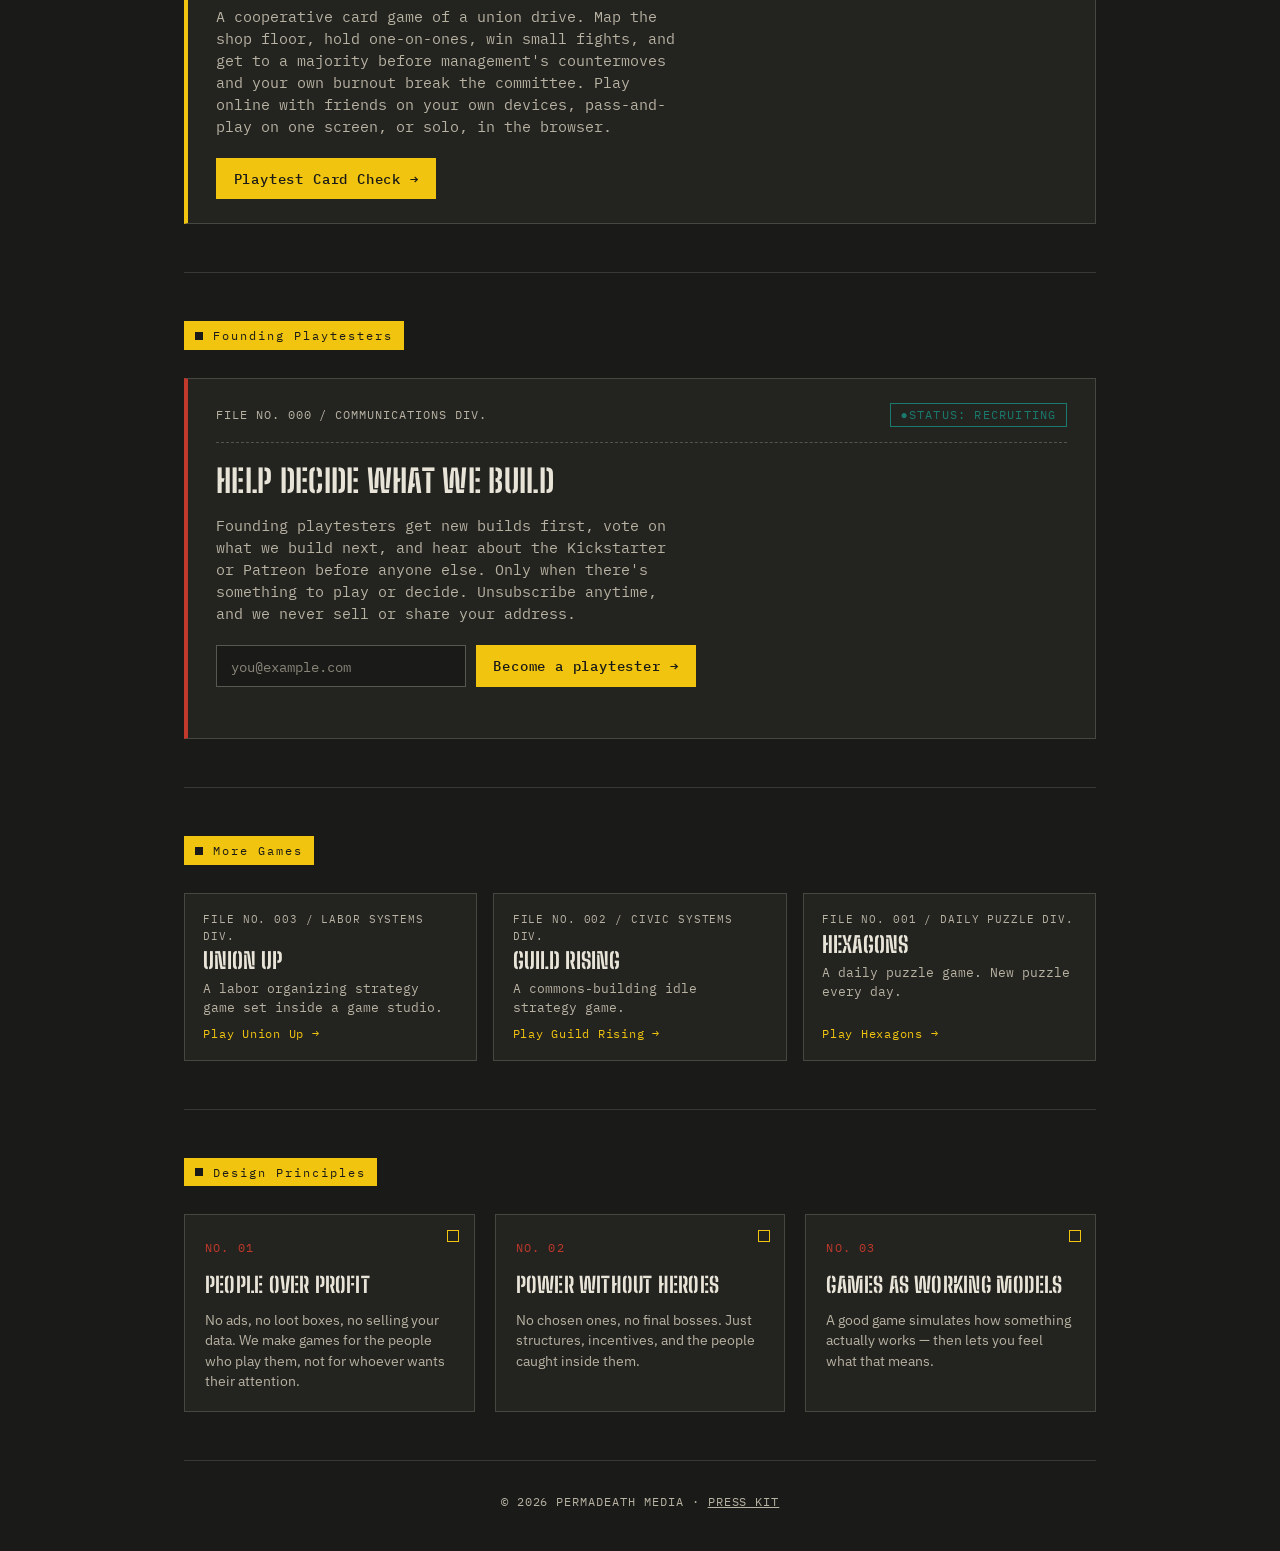
==== commit ad52c0ef: "Homepage: lead with Hedy Plant, Card Check as next release, other games on a shelf Co-Authored-By: C" ====
--- a/index.html
+++ b/index.html
@@ -431,6 +431,55 @@
     object-fit: cover;
     object-position: 64% 30%;
   }
+
+  /* Next release */
+  .next-card { border-left-color: var(--yellow); }
+
+  /* More games shelf */
+  .shelf {
+    display: grid;
+    grid-template-columns: repeat(auto-fit, minmax(220px, 1fr));
+    gap: 1rem;
+  }
+
+  .shelf-item {
+    display: flex;
+    flex-direction: column;
+    gap: 0.4rem;
+    padding: 1.1rem 1.15rem;
+    background: var(--soot-2);
+    border: 1px solid rgba(233, 228, 216, 0.18);
+    color: var(--paper);
+    text-decoration: none;
+    transition: border-color 0.15s ease;
+  }
+
+  .shelf-item:hover,
+  .shelf-item:focus-visible { border-color: var(--yellow); }
+
+  .shelf-item .file-id { font-size: 0.68rem; }
+
+  .shelf-title {
+    font-family: "Big Shoulders Stencil", sans-serif;
+    text-transform: uppercase;
+    font-size: 1.4rem;
+    font-weight: 700;
+    line-height: 1;
+  }
+
+  .shelf-desc {
+    font-size: 0.8rem;
+    color: var(--paper-dim);
+    flex: 1;
+  }
+
+  .shelf-link {
+    font-size: 0.78rem;
+    letter-spacing: 0.06em;
+    color: var(--yellow);
+  }
+
+  .shelf-link::after { content: " \2192"; }
 
   @media (max-width: 720px) {
     .featured-card { grid-template-columns: 1fr; }
@@ -487,12 +536,32 @@
           </ul>
           <div class="featured-actions">
             <a class="file-link mono" href="/hedy-plant/?ref=home-featured">Playtest Hedy Plant</a>
+            <a class="ghost-link mono" href="https://swyphd.itch.io/hedy-plant">Also on itch.io</a>
             <a class="ghost-link mono" href="#dispatches">Get the next build first</a>
           </div>
         </div>
         <a class="featured-shot" href="/hedy-plant/?ref=home-featured" tabindex="-1" aria-hidden="true">
           <img src="/press/hedy-plant/01-hedy-letter.png" alt="" loading="lazy" width="2560" height="1600">
         </a>
+      </div>
+    </section>
+
+    <section id="next">
+      <span class="section-label mono">Next Release</span>
+
+      <div class="file-card next-card">
+        <div class="file-card-top">
+          <span class="file-id mono">FILE NO. 004 / LABOR SYSTEMS DIV.</span>
+          <span class="status mono">STATUS: PLAYTEST</span>
+        </div>
+        <div class="file-title">Card Check</div>
+        <p class="file-desc mono">
+          A cooperative card game of a union drive. Map the shop floor, hold
+          one-on-ones, win small fights, and get to a majority before
+          management's countermoves and your own burnout break the committee.
+          Play online with friends on your own devices, pass-and-play on one screen, or solo, in the browser.
+        </p>
+        <a class="file-link mono" href="/card-check/?ref=home-next">Playtest Card Check</a>
       </div>
     </section>
 
@@ -524,62 +593,27 @@
     </section>
 
     <section id="operations">
-      <span class="section-label mono">Current Operations</span>
-
-      <div class="file-card">
-        <div class="file-card-top">
+      <span class="section-label mono">More Games</span>
+
+      <div class="shelf">
+        <a class="shelf-item" href="/union-up/?ref=home-more">
+          <span class="file-id mono">FILE NO. 003 / LABOR SYSTEMS DIV.</span>
+          <span class="shelf-title">Union Up</span>
+          <span class="shelf-desc mono">A labor organizing strategy game set inside a game studio.</span>
+          <span class="shelf-link mono">Play Union Up</span>
+        </a>
+        <a class="shelf-item" href="/guild-rising/?ref=home-more">
+          <span class="file-id mono">FILE NO. 002 / CIVIC SYSTEMS DIV.</span>
+          <span class="shelf-title">Guild Rising</span>
+          <span class="shelf-desc mono">A commons-building idle strategy game.</span>
+          <span class="shelf-link mono">Play Guild Rising</span>
+        </a>
+        <a class="shelf-item" href="/hexagons/?ref=home-more">
           <span class="file-id mono">FILE NO. 001 / DAILY PUZZLE DIV.</span>
-          <span class="status mono">STATUS: ACTIVE</span>
-        </div>
-        <div class="file-title">Hexagons</div>
-        <p class="file-desc mono">
-          A daily puzzle game. One board, one system, one chance to see how
-          it fits together. New puzzle every day.
-        </p>
-        <a class="file-link mono" href="/hexagons/">Play Hexagons</a>
-      </div>
-
-      <div class="file-card">
-        <div class="file-card-top">
-          <span class="file-id mono">FILE NO. 002 / CIVIC SYSTEMS DIV.</span>
-          <span class="status mono">STATUS: ACTIVE</span>
-        </div>
-        <div class="file-title">Guild Rising</div>
-        <p class="file-desc mono">
-          A commons-building idle strategy game. Seasons turn, an assembly
-          votes, crises hit, and the build tree grows around what you decide
-          together.
-        </p>
-        <a class="file-link mono" href="/guild-rising/">Play Guild Rising</a>
-      </div>
-
-      <div class="file-card">
-        <div class="file-card-top">
-          <span class="file-id mono">FILE NO. 003 / LABOR SYSTEMS DIV.</span>
-          <span class="status mono">STATUS: ACTIVE</span>
-        </div>
-        <div class="file-title">Union Up</div>
-        <p class="file-desc mono">
-          A labor organizing strategy game set inside a game studio. Build
-          solidarity, navigate management's countermoves, and turn a shop
-          floor into a union.
-        </p>
-        <a class="file-link mono" href="/union-up/">Play Union Up</a>
-      </div>
-
-      <div class="file-card">
-        <div class="file-card-top">
-          <span class="file-id mono">FILE NO. 004 / LABOR SYSTEMS DIV.</span>
-          <span class="status mono">STATUS: PLAYTEST</span>
-        </div>
-        <div class="file-title">Card Check</div>
-        <p class="file-desc mono">
-          A cooperative card game of a union drive. Map the shop floor, hold
-          one-on-ones, win small fights, and get to a majority before
-          management's countermoves and your own burnout break the committee.
-          Play online with friends on your own devices, pass-and-play on one screen, or solo, in the browser.
-        </p>
-        <a class="file-link mono" href="/card-check/">Playtest Card Check</a>
+          <span class="shelf-title">Hexagons</span>
+          <span class="shelf-desc mono">A daily puzzle game. New puzzle every day.</span>
+          <span class="shelf-link mono">Play Hexagons</span>
+        </a>
       </div>
     </section>
 
@@ -621,11 +655,21 @@
       const SOURCE = 'site';
       const EMAIL_RE = /^[^@\s]+@[^@\s]+\.[^@\s]+$/;
 
+      // The ?ref= tag this browser first came in with (kept by the games'
+      // analytics as pm-ref), else this visit's; skipped under Do Not Track.
+      function ref() {
+        try {
+          if (navigator.globalPrivacyControl === true || navigator.doNotTrack === '1' || localStorage.getItem('pm-analytics-off')) return undefined;
+          const tag = (localStorage.getItem('pm-ref') || new URLSearchParams(location.search).get('ref') || '').trim().toLowerCase();
+          return /^[a-z0-9][a-z0-9_-]{0,39}$/.test(tag) ? tag : undefined;
+        } catch (e) { return undefined; }
+      }
+
       async function subscribe(email) {
         const res = await fetch(SIGNUP_URL, {
           method: 'POST',
           headers: { 'Content-Type': 'application/json' },
-          body: JSON.stringify({ email, source: SOURCE, tag: 'founding' }),
+          body: JSON.stringify({ email, source: SOURCE, tag: 'founding', ref: ref() }),
         });
         if (res.ok) return;
         throw new Error('HTTP ' + res.status);
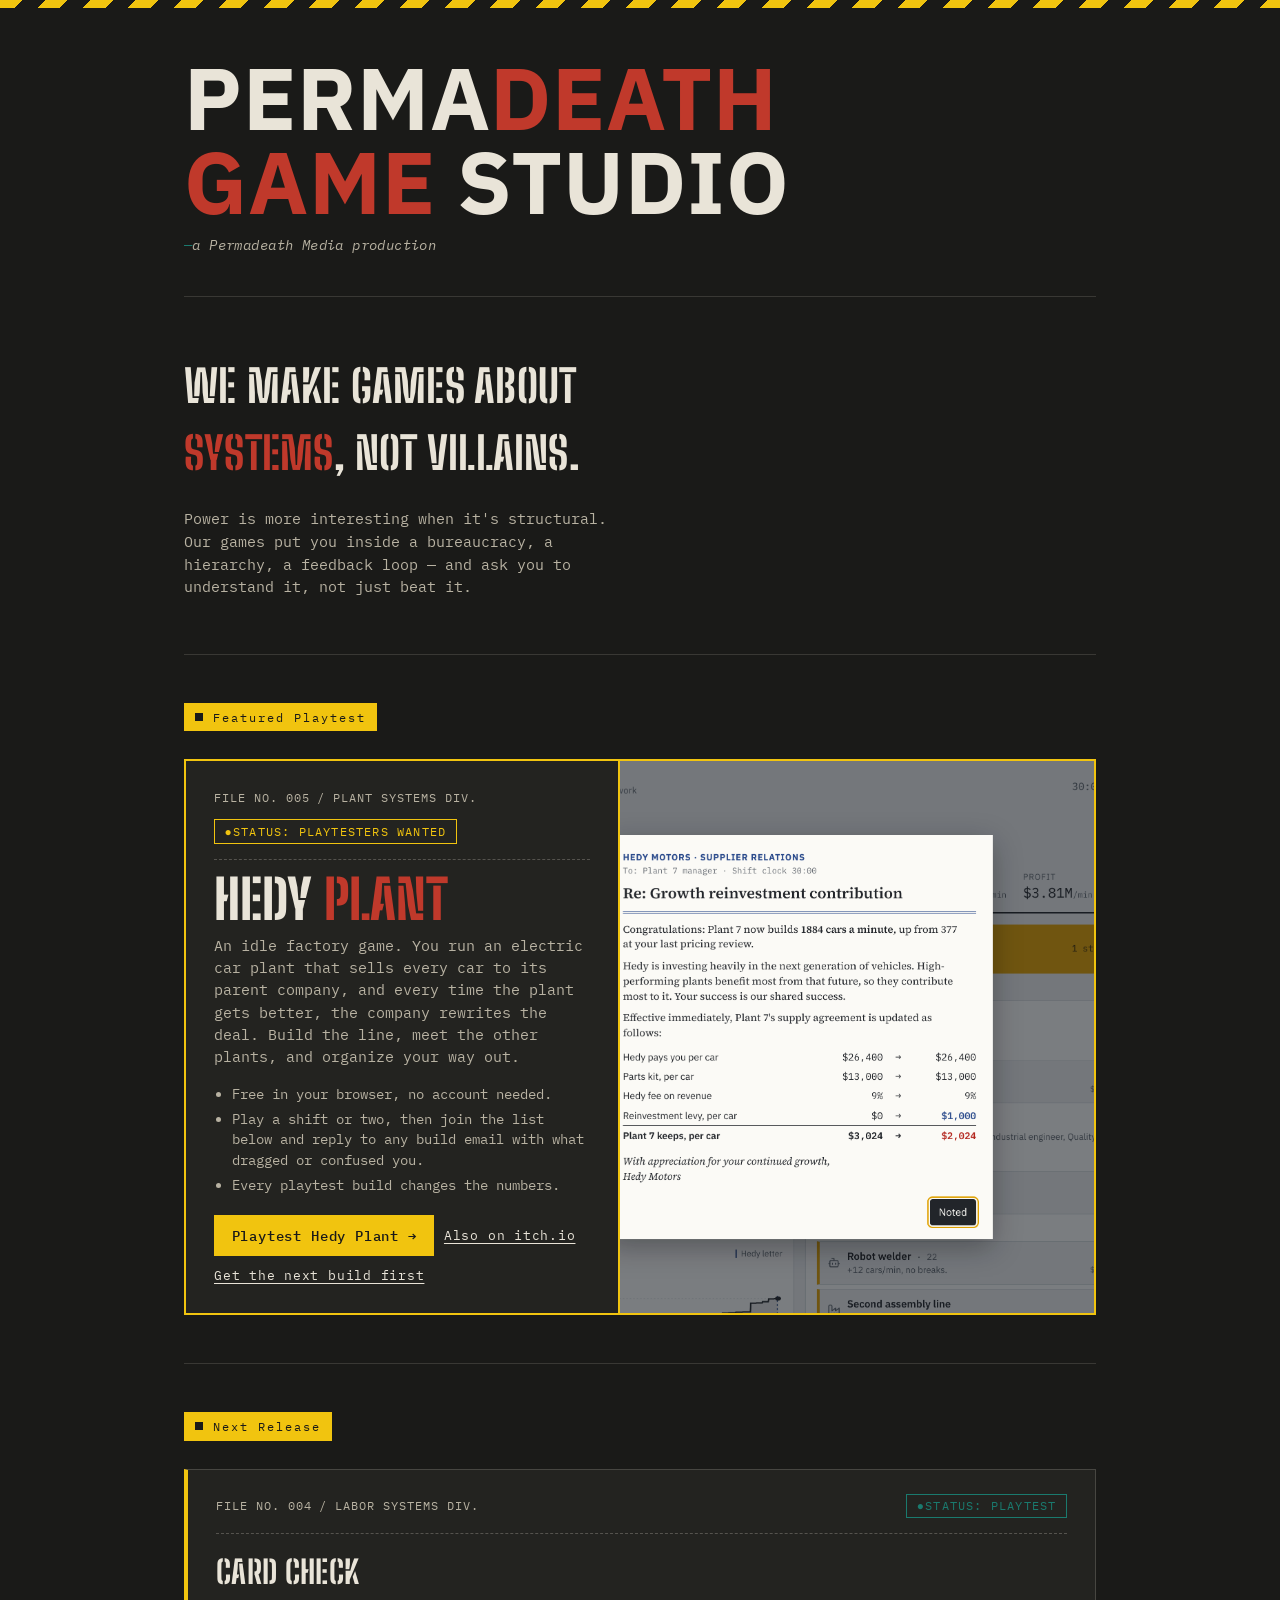
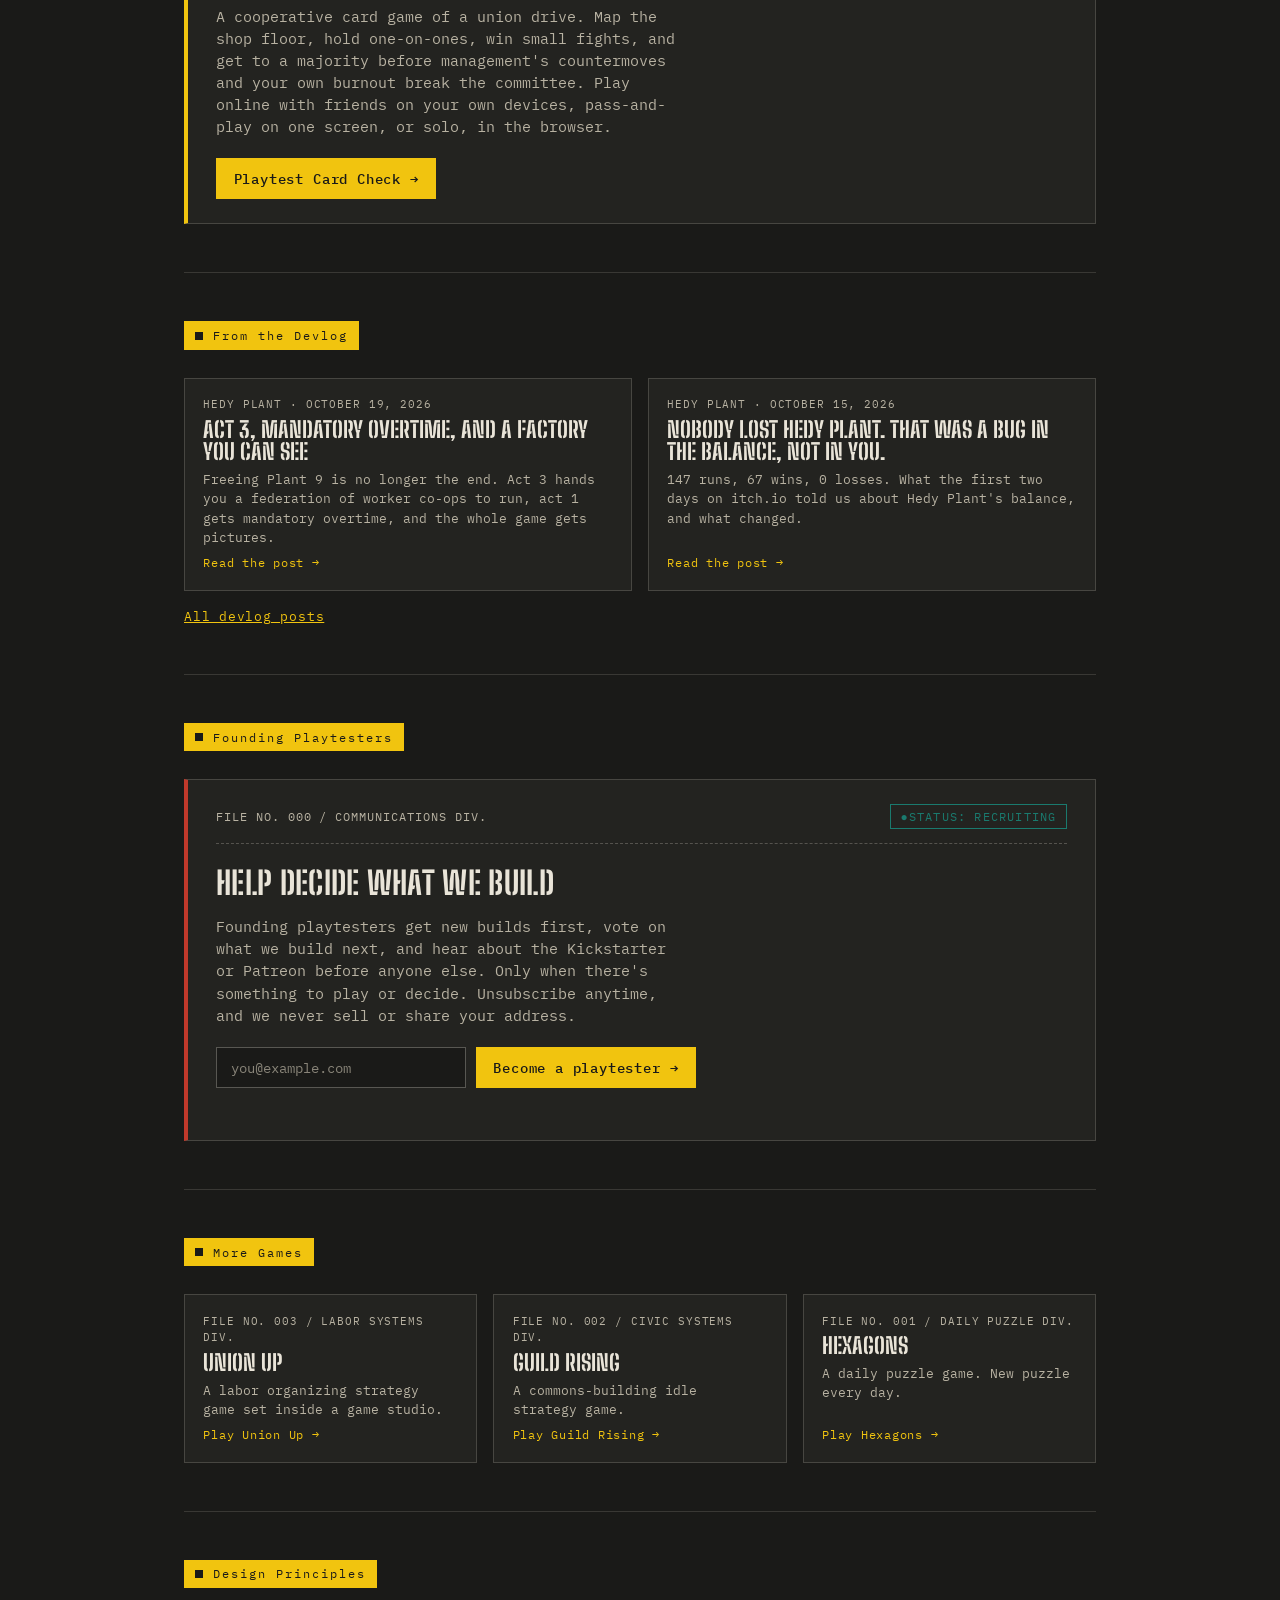
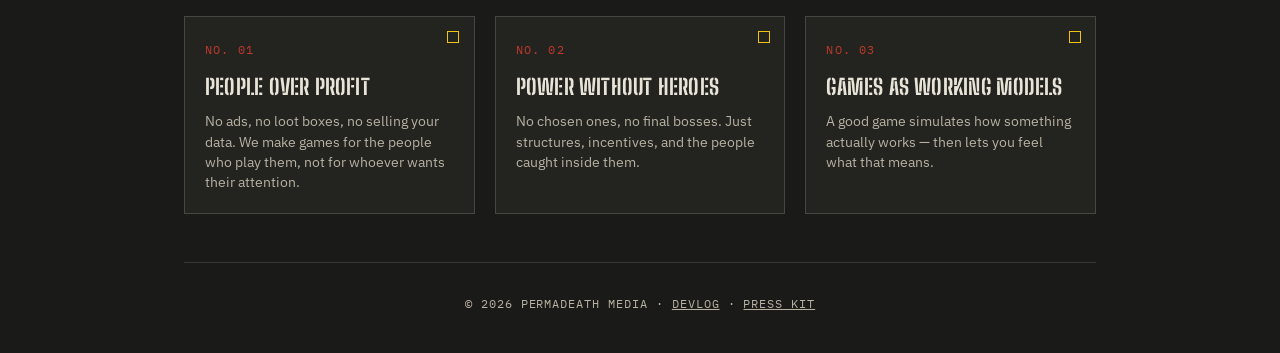
==== commit df1e4abb: "Studio devlog at /devlog/: one feed for every game Posts live in devlog/<slug>/post.md with their im" ====
--- a/index.html
+++ b/index.html
@@ -480,6 +480,9 @@
   }
 
   .shelf-link::after { content: " \2192"; }
+
+  .devlog-more { margin-top: 1rem; font-size: 0.8rem; letter-spacing: 0.06em; }
+  .devlog-more a { color: var(--yellow); }
 
   @media (max-width: 720px) {
     .featured-card { grid-template-columns: 1fr; }
@@ -565,6 +568,28 @@
       </div>
     </section>
 
+    <!-- devlog:start (written by devlog/build.mjs) -->
+    <section id="devlog">
+      <span class="section-label mono">From the Devlog</span>
+
+      <div class="shelf">
+        <a class="shelf-item" href="/devlog/hedy-plant-act-3/">
+          <span class="file-id mono">HEDY PLANT · OCTOBER 19, 2026</span>
+          <span class="shelf-title">Act 3, mandatory overtime, and a factory you can see</span>
+          <span class="shelf-desc mono">Freeing Plant 9 is no longer the end. Act 3 hands you a federation of worker co-ops to run, act 1 gets mandatory overtime, and the whole game gets pictures.</span>
+          <span class="shelf-link mono">Read the post</span>
+        </a>
+        <a class="shelf-item" href="/devlog/hedy-plant-nobody-lost/">
+          <span class="file-id mono">HEDY PLANT · OCTOBER 15, 2026</span>
+          <span class="shelf-title">Nobody lost Hedy Plant. That was a bug in the balance, not in you.</span>
+          <span class="shelf-desc mono">147 runs, 67 wins, 0 losses. What the first two days on itch.io told us about Hedy Plant's balance, and what changed.</span>
+          <span class="shelf-link mono">Read the post</span>
+        </a>
+      </div>
+      <p class="devlog-more mono"><a href="/devlog/">All devlog posts</a></p>
+    </section>
+    <!-- devlog:end -->
+
     <section id="dispatches">
       <span class="section-label mono">Founding Playtesters</span>
 
@@ -643,7 +668,7 @@
     </section>
 
     <footer>
-      <p class="mono">© 2026 PERMADEATH MEDIA · <a href="/press/" style="color:inherit">PRESS KIT</a></p>
+      <p class="mono">© 2026 PERMADEATH MEDIA · <a href="/devlog/" style="color:inherit">DEVLOG</a> · <a href="/press/" style="color:inherit">PRESS KIT</a></p>
     </footer>
   </div>
 
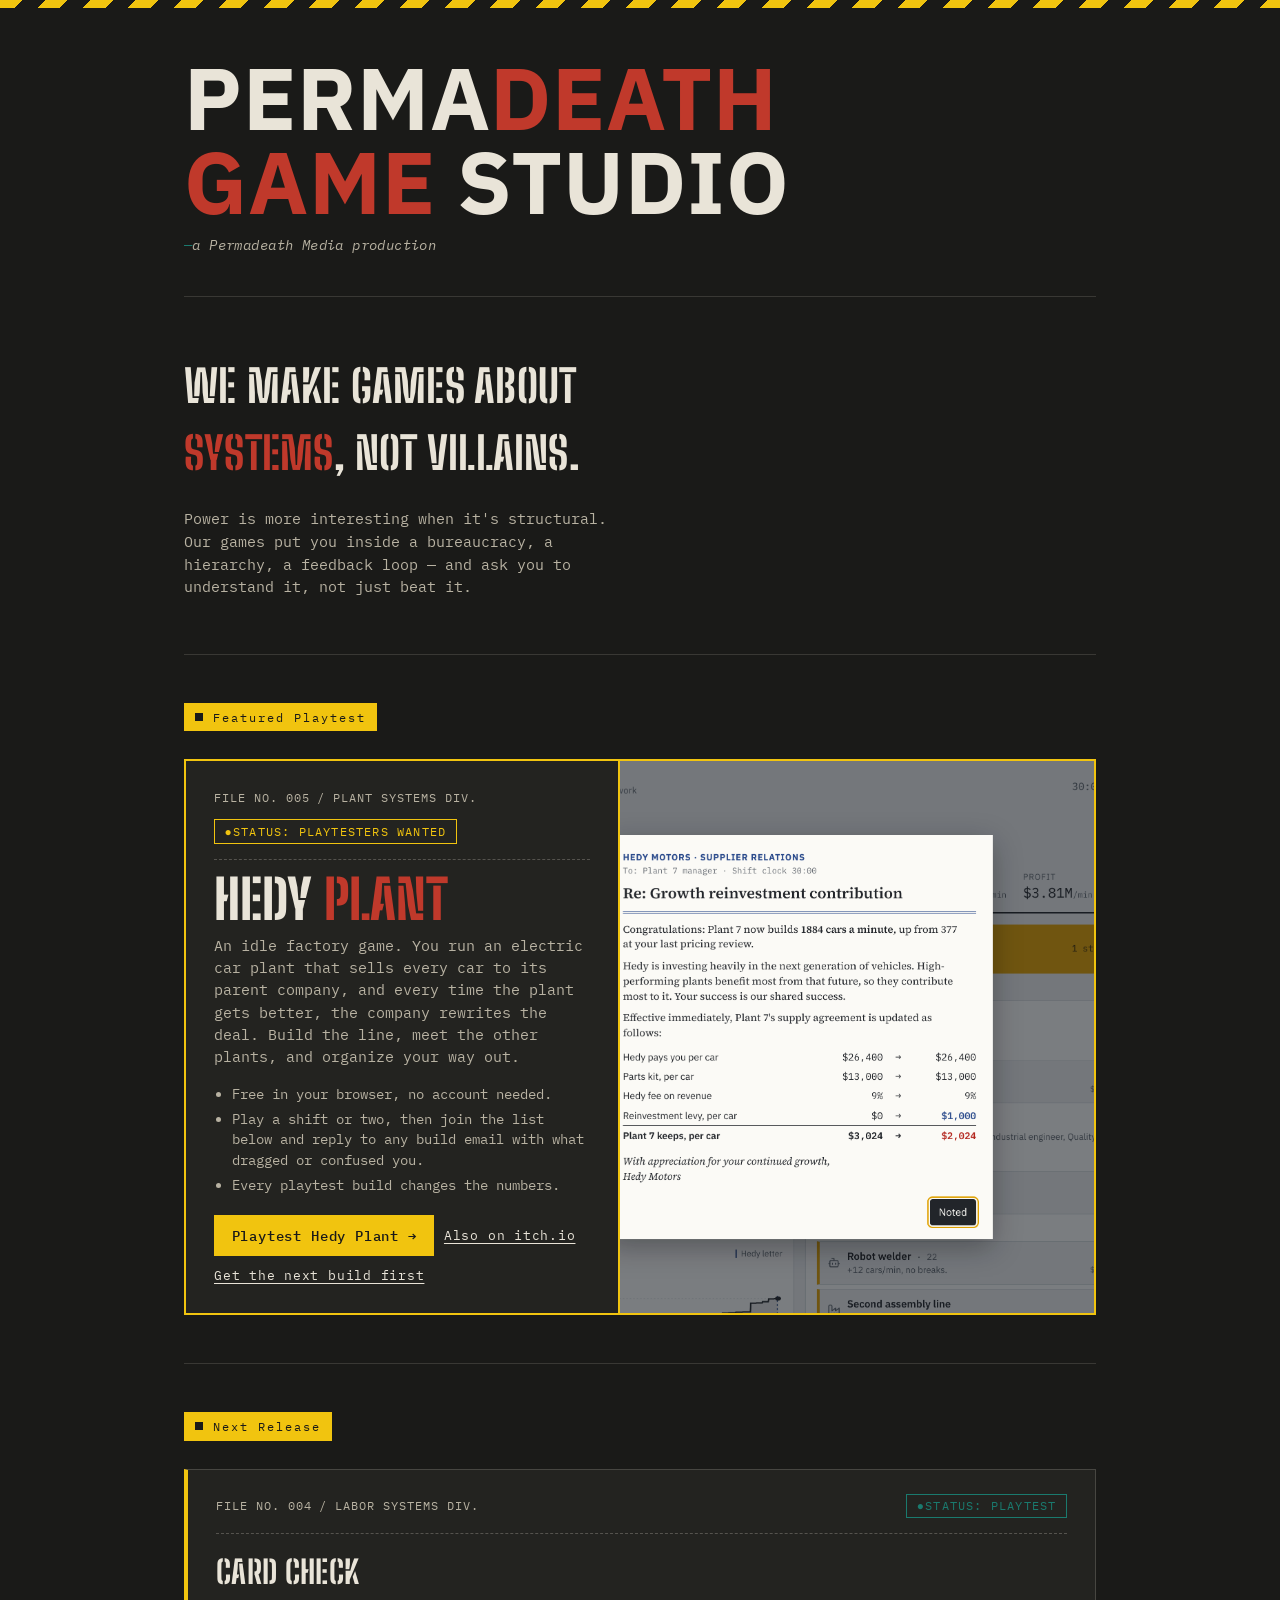
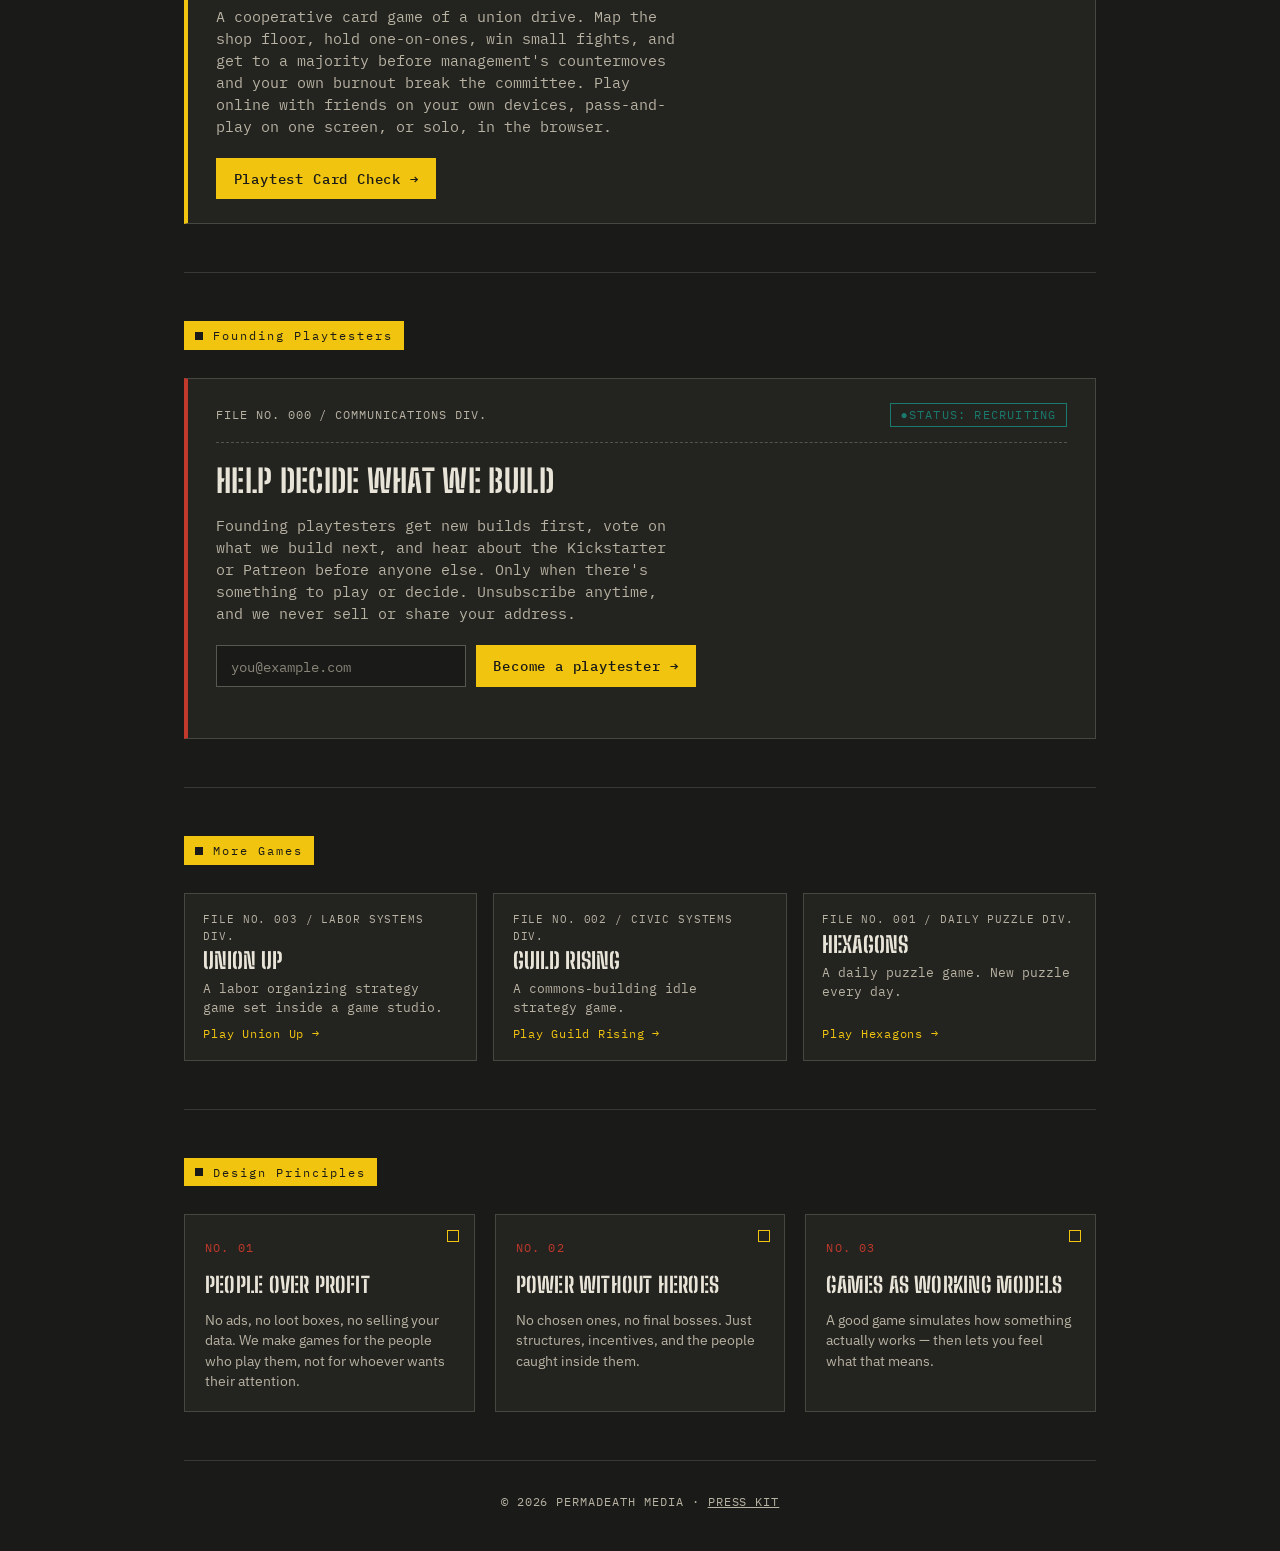
==== commit fb21fd01: "Merge master into hedy-sound" ====
--- a/index.html
+++ b/index.html
@@ -480,9 +480,6 @@
   }
 
   .shelf-link::after { content: " \2192"; }
-
-  .devlog-more { margin-top: 1rem; font-size: 0.8rem; letter-spacing: 0.06em; }
-  .devlog-more a { color: var(--yellow); }
 
   @media (max-width: 720px) {
     .featured-card { grid-template-columns: 1fr; }
@@ -568,28 +565,6 @@
       </div>
     </section>
 
-    <!-- devlog:start (written by devlog/build.mjs) -->
-    <section id="devlog">
-      <span class="section-label mono">From the Devlog</span>
-
-      <div class="shelf">
-        <a class="shelf-item" href="/devlog/hedy-plant-act-3/">
-          <span class="file-id mono">HEDY PLANT · OCTOBER 19, 2026</span>
-          <span class="shelf-title">Act 3, mandatory overtime, and a factory you can see</span>
-          <span class="shelf-desc mono">Freeing Plant 9 is no longer the end. Act 3 hands you a federation of worker co-ops to run, act 1 gets mandatory overtime, and the whole game gets pictures.</span>
-          <span class="shelf-link mono">Read the post</span>
-        </a>
-        <a class="shelf-item" href="/devlog/hedy-plant-nobody-lost/">
-          <span class="file-id mono">HEDY PLANT · OCTOBER 15, 2026</span>
-          <span class="shelf-title">Nobody lost Hedy Plant. That was a bug in the balance, not in you.</span>
-          <span class="shelf-desc mono">147 runs, 67 wins, 0 losses. What the first two days on itch.io told us about Hedy Plant's balance, and what changed.</span>
-          <span class="shelf-link mono">Read the post</span>
-        </a>
-      </div>
-      <p class="devlog-more mono"><a href="/devlog/">All devlog posts</a></p>
-    </section>
-    <!-- devlog:end -->
-
     <section id="dispatches">
       <span class="section-label mono">Founding Playtesters</span>
 
@@ -668,7 +643,7 @@
     </section>
 
     <footer>
-      <p class="mono">© 2026 PERMADEATH MEDIA · <a href="/devlog/" style="color:inherit">DEVLOG</a> · <a href="/press/" style="color:inherit">PRESS KIT</a></p>
+      <p class="mono">© 2026 PERMADEATH MEDIA · <a href="/press/" style="color:inherit">PRESS KIT</a></p>
     </footer>
   </div>
 
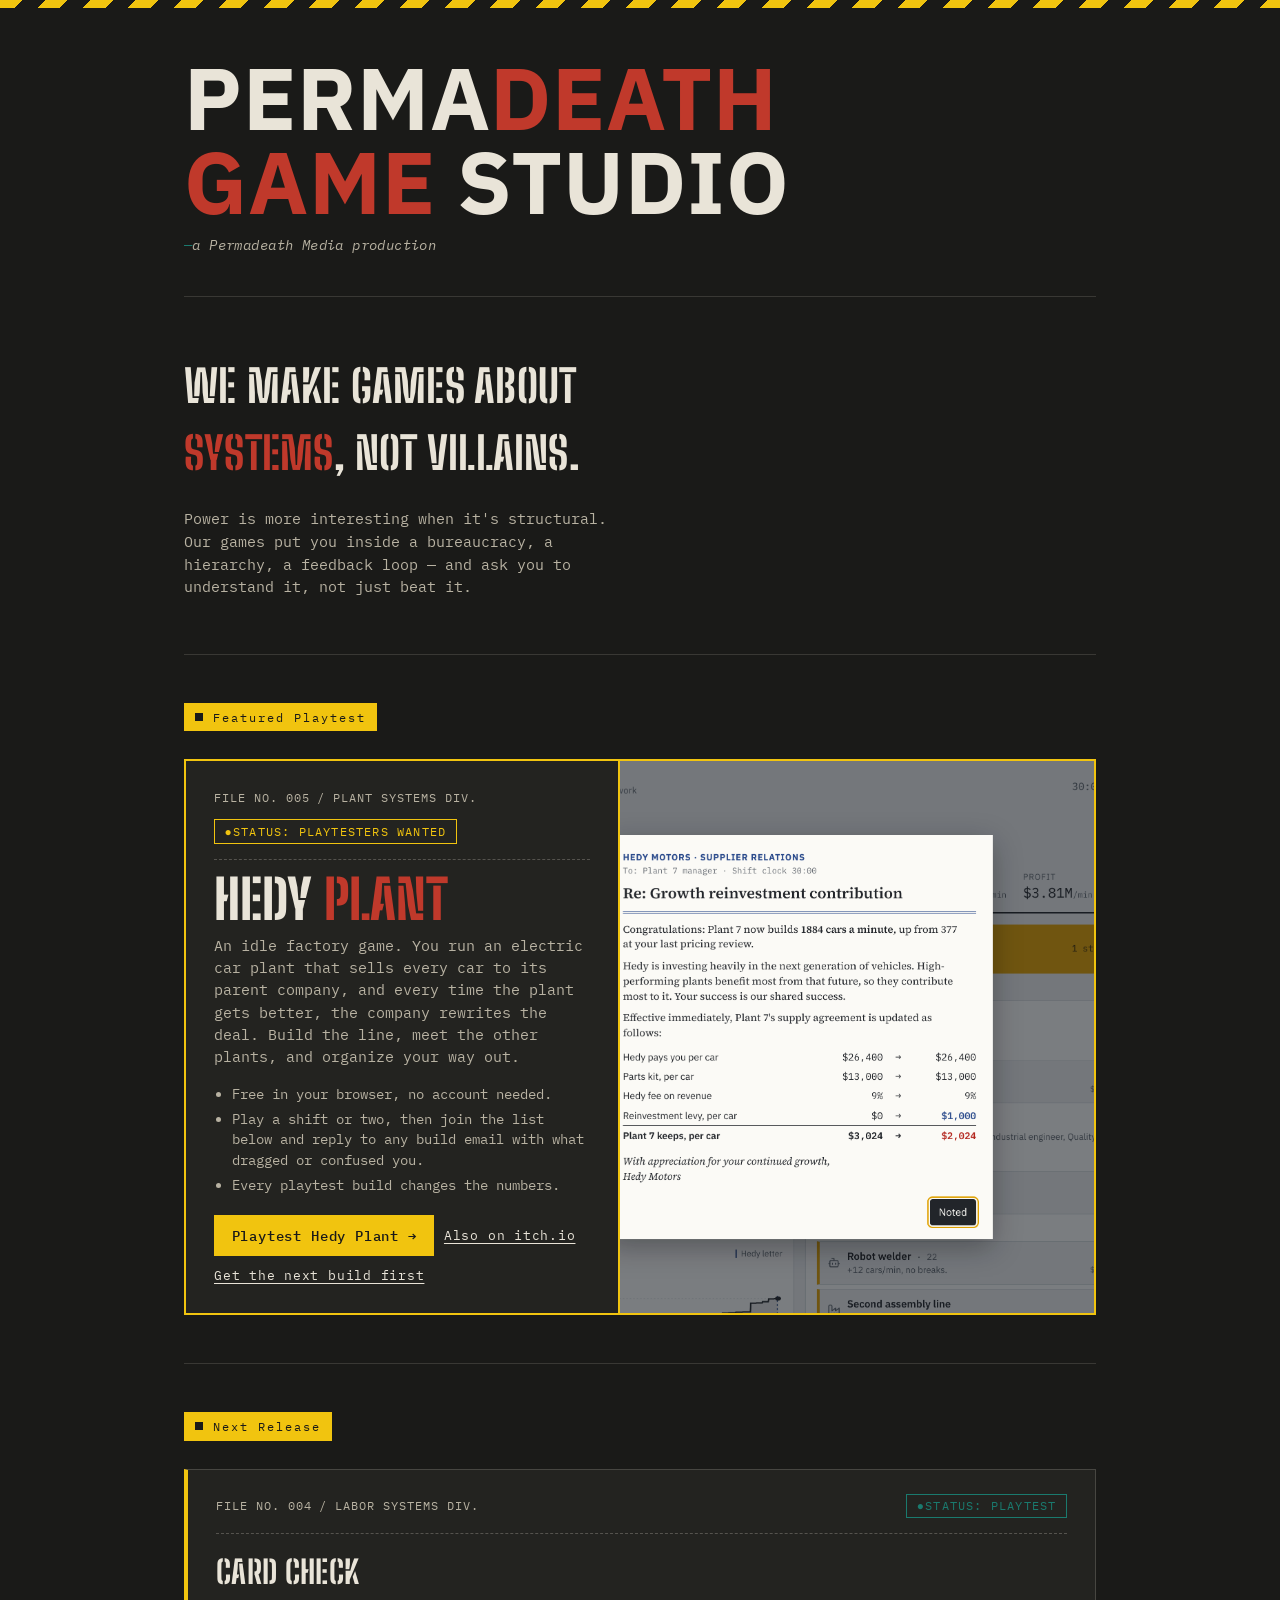
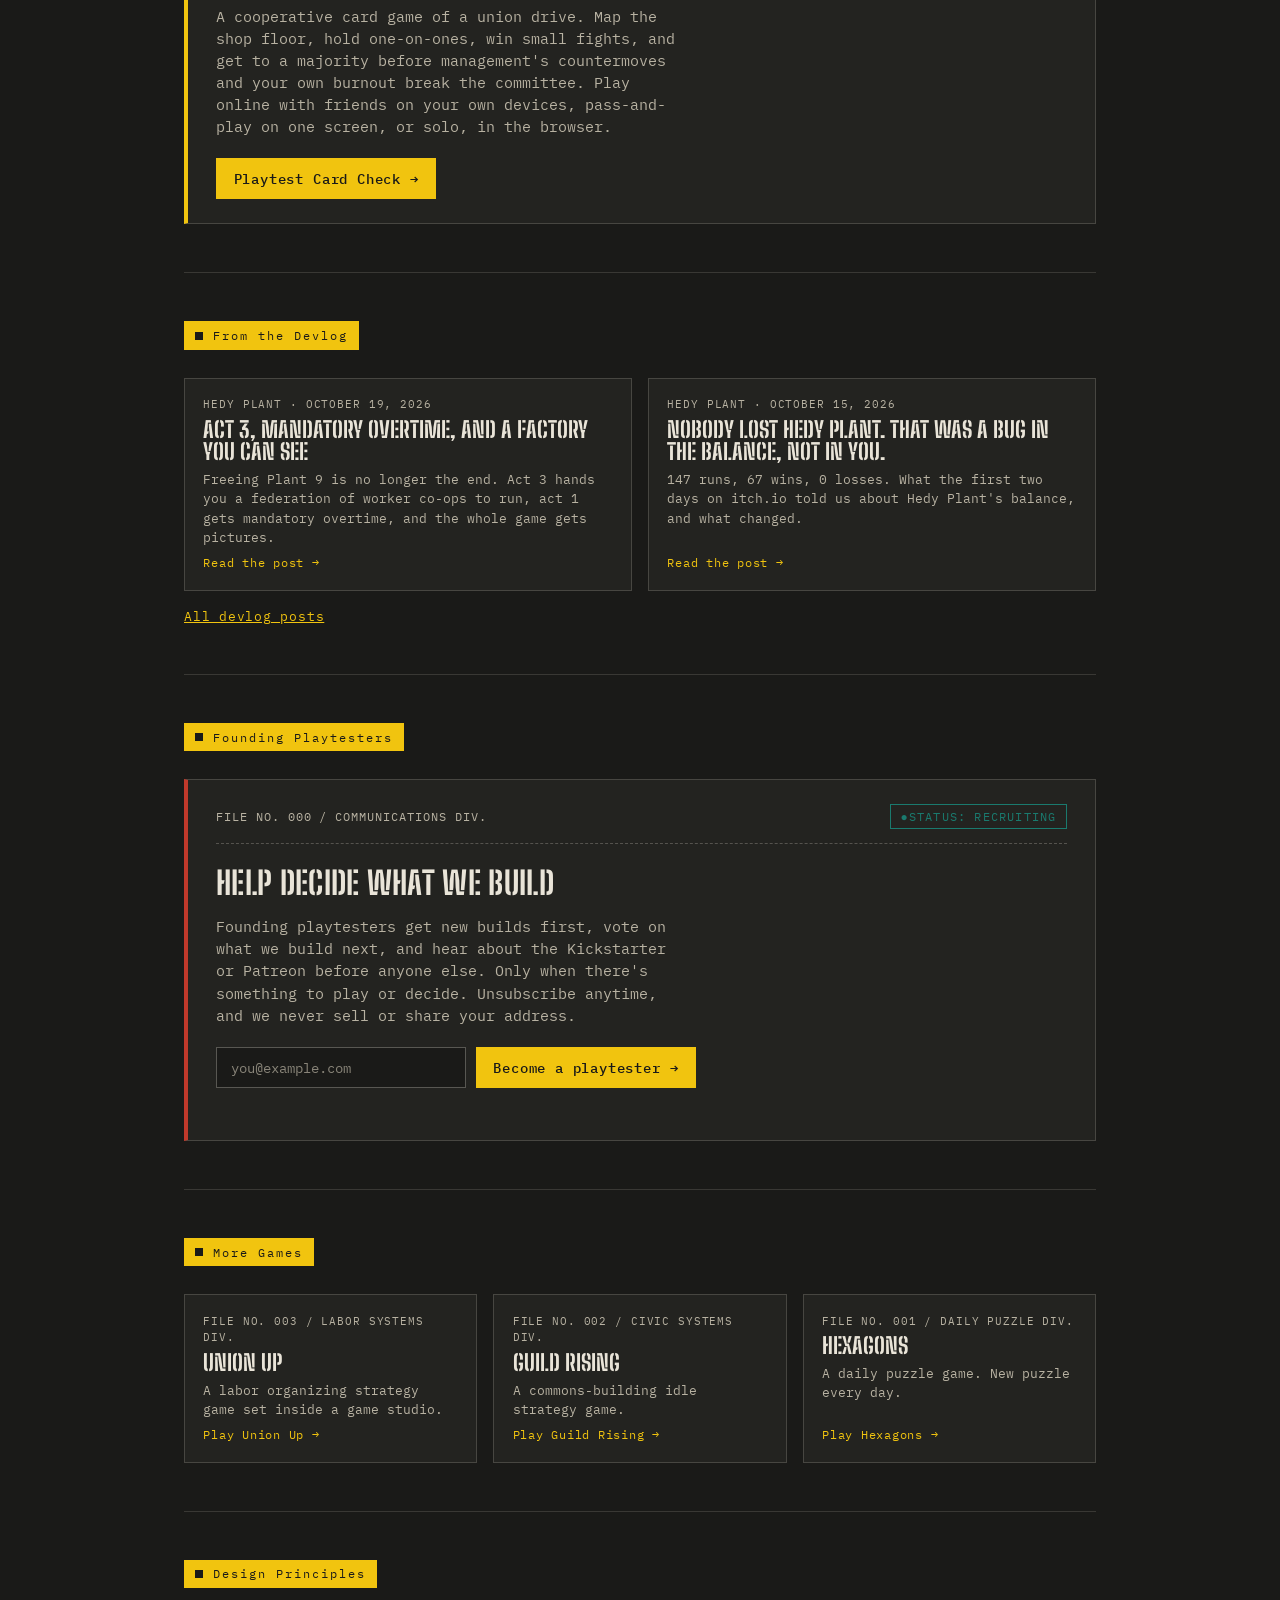
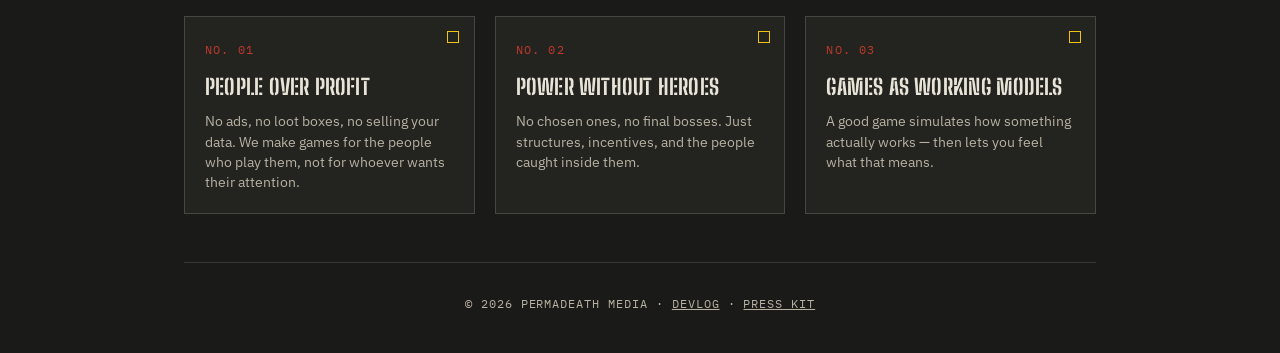
==== commit 6e2cbe56: "Merge 90596e1fc1a435bc1907cffc66fac104d9d96ee8 into 266fe9a036985e304d4ef1307865d8af7d36ee1d" ====
--- a/index.html
+++ b/index.html
@@ -480,6 +480,9 @@
   }
 
   .shelf-link::after { content: " \2192"; }
+
+  .devlog-more { margin-top: 1rem; font-size: 0.8rem; letter-spacing: 0.06em; }
+  .devlog-more a { color: var(--yellow); }
 
   @media (max-width: 720px) {
     .featured-card { grid-template-columns: 1fr; }
@@ -565,6 +568,28 @@
       </div>
     </section>
 
+    <!-- devlog:start (written by devlog/build.mjs) -->
+    <section id="devlog">
+      <span class="section-label mono">From the Devlog</span>
+
+      <div class="shelf">
+        <a class="shelf-item" href="/devlog/hedy-plant-act-3/">
+          <span class="file-id mono">HEDY PLANT · OCTOBER 19, 2026</span>
+          <span class="shelf-title">Act 3, mandatory overtime, and a factory you can see</span>
+          <span class="shelf-desc mono">Freeing Plant 9 is no longer the end. Act 3 hands you a federation of worker co-ops to run, act 1 gets mandatory overtime, and the whole game gets pictures.</span>
+          <span class="shelf-link mono">Read the post</span>
+        </a>
+        <a class="shelf-item" href="/devlog/hedy-plant-nobody-lost/">
+          <span class="file-id mono">HEDY PLANT · OCTOBER 15, 2026</span>
+          <span class="shelf-title">Nobody lost Hedy Plant. That was a bug in the balance, not in you.</span>
+          <span class="shelf-desc mono">147 runs, 67 wins, 0 losses. What the first two days on itch.io told us about Hedy Plant's balance, and what changed.</span>
+          <span class="shelf-link mono">Read the post</span>
+        </a>
+      </div>
+      <p class="devlog-more mono"><a href="/devlog/">All devlog posts</a></p>
+    </section>
+    <!-- devlog:end -->
+
     <section id="dispatches">
       <span class="section-label mono">Founding Playtesters</span>
 
@@ -643,7 +668,7 @@
     </section>
 
     <footer>
-      <p class="mono">© 2026 PERMADEATH MEDIA · <a href="/press/" style="color:inherit">PRESS KIT</a></p>
+      <p class="mono">© 2026 PERMADEATH MEDIA · <a href="/devlog/" style="color:inherit">DEVLOG</a> · <a href="/press/" style="color:inherit">PRESS KIT</a></p>
     </footer>
   </div>
 
